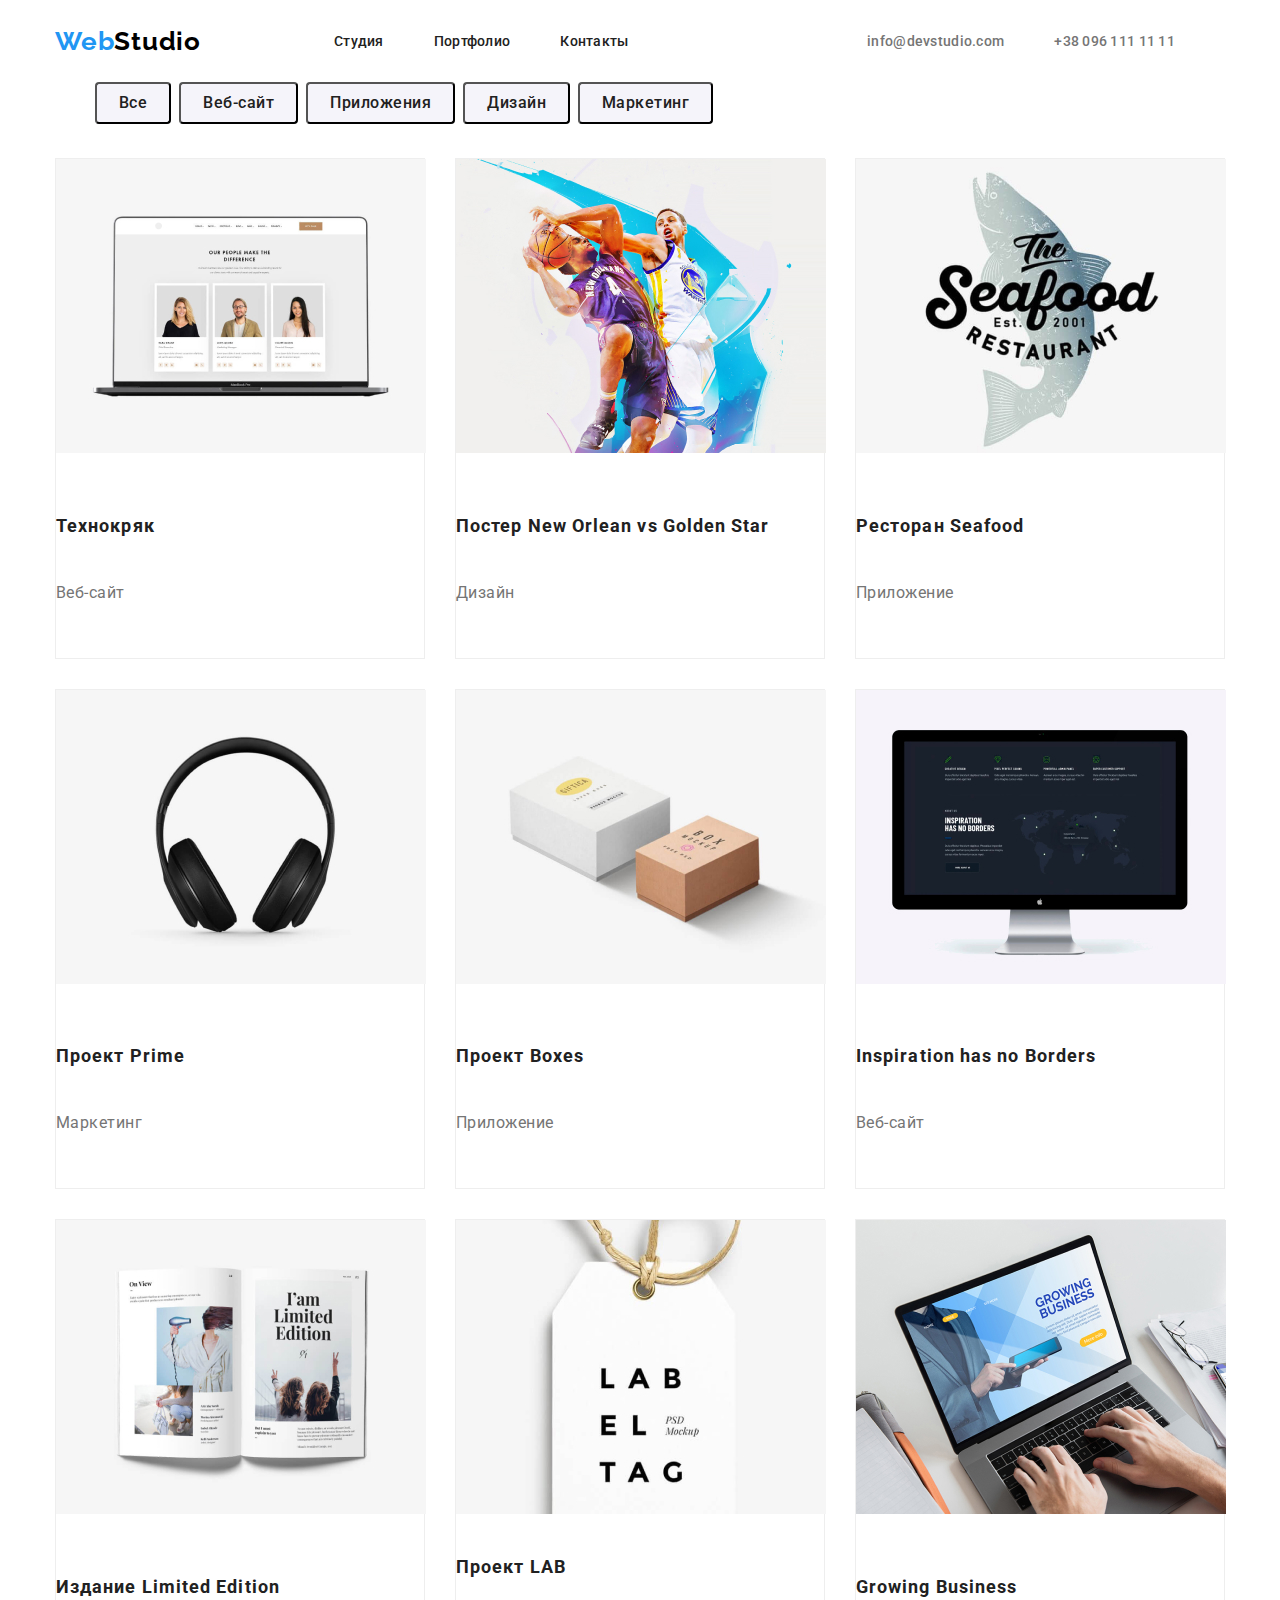
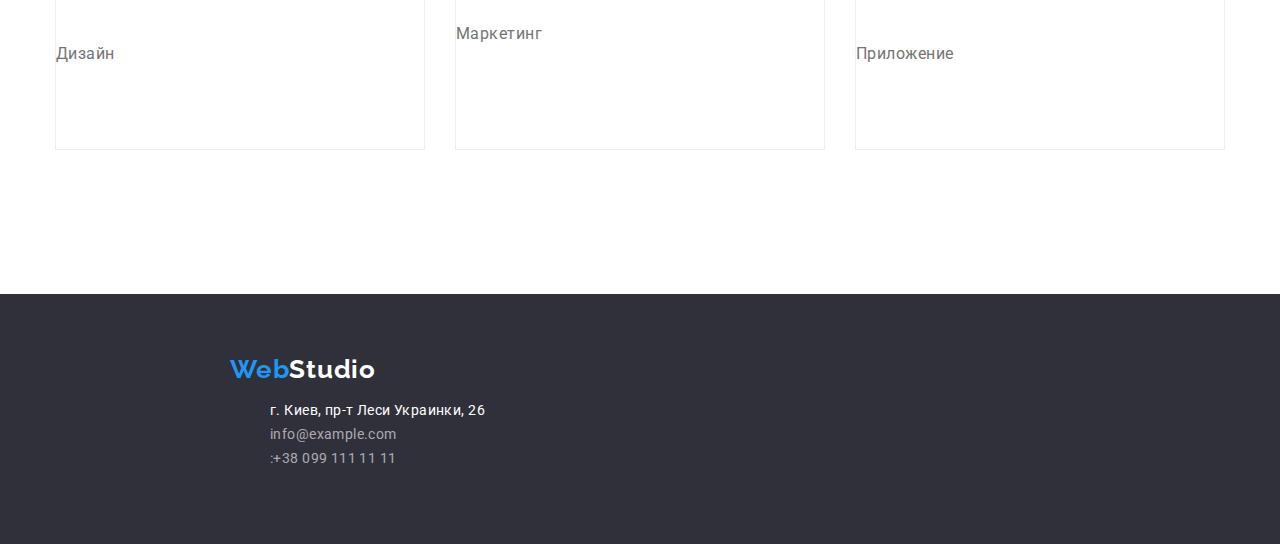
==== portfolio.html @ a14d6493 "2" ====
<!DOCTYPE html>
<html lang="en">
  <head>
    <meta charset="UTF-8" />
    <meta http-equiv="X-UA-Compatible" content="IE=edge" />
    <meta name="viewport" content="width=device-width, initial-scale=1.0" />
    <title>Document</title>
    <link rel="preconnect" href="https://fonts.googleapis.com" />
    <link rel="preconnect" href="https://fonts.gstatic.com" crossorigin />
    <link
      href="https://fonts.googleapis.com/css2?family=Raleway:wght@700&family=Roboto:wght@400;500;700;900&display=swap"
      rel="stylesheet"
    />
    <link rel="preconnect" href="https://fonts.googleapis.com">
<link rel="preconnect" href="https://fonts.gstatic.com" crossorigin>
<link href="https://fonts.googleapis.com/css2?family=Raleway:wght@700&display=swap" rel="stylesheet">
<link rel="stylesheet" href="./Normalize/modern-normalize.css">
    <link rel="stylesheet" href="./CSS/nain.css" />
  </head>
  <body class="body">
    
    <!--golova-->
        <header class="header">
          <div class="container-header" >
                <nav class="navigation">
        <h1 class="hide">Партфолио </h1>
        <a class="logo" href="./index.html"
          ><span class="web_color">Web</span
          ><span class="web_color-a">Studio</span></a
        >
        <ul class="navig_sait">
          <li class="head"><a href="">Студия</a></li>
          <li class="head"><a href="./портфолиа.html">Портфолио</a></li>
          <li class="head"><a href="">Контакты</a></li>
        </ul>
        <ul class="contakts">
          <li class="contakt"><a href="info@devstudio.com">info@devstudio.com</a></li>
          <li class="contakt"><a href=":tel:+380961111111">+38 096 111 11 11</a></li>
        </ul>
      </nav>
    </div>
    </header>
    <main>
      <!--навигация -->
      <section class="botton-image">
        <div class="container-button">
          <ul class="botton-nav-portfolio">
            <li><button  type="button" class="port-nav-oll">Все</button></li>
            <li><button  type="button" class="port-nav-web">Веб-сайт</button></li>
            <li><button  type="button" class="port-nav-application">Приложения</button></li>
            <li><button  type="button" class="port-nav-design">Дизайн</button></li>
            <li><button  type="button" class="port-nav-marketing">Маркетинг</button></li>
          </ul>
        </div>
       <div class="container-img">
        <!--секция с картинками-->
        <ul class="imagi-partfolio">
          <li class="other">
            <a href="">
              <img class="booton-image" src="./portfolio-img/img(3).jpg"
                alt=" откроытый ноутбук с открытой страничкой"
              />
              <h3 class="name-img" >Технокряк</h3>
              <p>Веб-сайт</p></a
            >
          </li>
          <li class="other">
            <a href="">
              <img class="booton-image" src="./portfolio-img/img(4).jpg"
                alt=" два баскетболиста с мячем"
              />
              <h3 class="name-img" >Постер New Orlean vs Golden Star</h3>
              <p>Дизайн</p></a
            >
          </li>
          <li class="other">
            <a href="">
              <img class="booton-image" src="./portfolio-img/img(5).jpg" alt="рыба с надписями" />
              <h3 class="name-img" >Ресторан Seafood</h3>
              <p class="class-img">Приложение</p></a
            >
          </li>
          <li class="other">
            <a href="">
              <img class="booton-image"  src="./portfolio-img/img(6).jpg" alt="наушники" />
              <h3 class="name-img" >Проект Prime</h3>
              <p class="class-img">Маркетинг</p></a
            >
          </li>
          <li class="other">
            <a href="">
              <img class="booton-image"  src="./portfolio-img/img(7).jpg" alt="две коробочки" />
              <h3 class="name-img" >Проект Boxes</h3>
              <p class="class-img">Приложение</p></a
            >
          </li>
          <li class="other">
            <a href="">
              <img class="booton-image"  src="./portfolio-img/img(8).jpg" alt="включенный манитор" />
              <h3 class="name-img" >Inspiration has no Borders</h3>
              <p class="class-img">Веб-сайт</p></a
            >
          </li>
          <li class="other">
            <a href="">
              <img class="booton-image"  src="./portfolio-img/img(9).jpg" alt="открытая книжка" />
              <h3 class="name-img" >Издание Limited Edition</h3>
              <p class="class-img">Дизайн</p></a
            >
          </li>
          <li class="other">
            <a href="">
              <img   src="./portfolio-img/img(10).jpg" alt="бирка с надписью" />
              <h3 class="name-img" >Проект LAB</h3>
              <p class="class-img">Маркетинг</p></a
            >
          </li>
          <li class="other">
            <a href="">
              <img class="booton-image" src="./portfolio-img/img(11).jpg"
                alt="на открытом ноутбуке набирают текст"
              />
              <h3 class="name-img" >Growing Business</h3>
              <p class="class-img">Приложение</p></a
            >
          </li>
        </ul>
      </div>
      </section>
    </main>
    <footer class="footer" >
      <div class="container-footer-port">
      <a class="logo-foot" href="./index.html"
        ><span class="web_color">Web</span
        ><span class="web_color-b">Studio</span></a
      >
      <address>
        <ul class="adress-footer">
          <li class="">
            <a class="adress-footera" href="г.-Киев,-пр-т-Леси-Украинки,-26"
              >г. Киев, пр-т Леси Украинки, 26</a
            >
          </li>
          <li class="activ">
            <a class="mail" href="info@example.com">info@example.com</a>
          </li>
          <li class="activ" >
            <a class="telephone" href=":tel:+380961111111">:+38 099 111 11 11</a>
          </li>
        </ul>
      </address>
    </div>
    </footer>
  </body>
</html>
---- CSS/nain.css ----
:root {
  --prymery-text-color: #212121;
  --title-text-color: #212121;
  --accent-color: #2196f3;
  --button-text-color: #ffffff;
  --button-background: #2196f3;
  --background-cilir: #ffffff;
  --color-command-name: #212121;
  --color-command-post: #757575;
}
*,
*::before,
*::after {
  box-sizing: border-box;
}
html, body{
  margin: 0px;
  padding: 0px;
} 
/*основа*/
.body {
  background: #ffffff;
  font-family: Roboto, sans-serif;
  font-style: normal;
}
/*  К  О  Н  Т  Е  Й  Н  Е  Р  Ы  */
.container-header {
  width: 1200px;
  padding-left: 15px;
  padding-right: 15px;
  margin-left: auto;
  margin-right: auto;

}
.container-name {
  width: 1200px;
  padding-left: 15px;
  padding-right: 15px;
  margin-left: auto;
  margin-right: auto;
  
}
.container-benefits {
  width: 1200px;
  padding-left: 15px;
  padding-right: 15px;
  margin-left: auto;
  margin-right: auto;
 
}
.container-what-we-do {
  width: 1200px;
  padding-left: 15px;
  padding-right: 15px;
  margin-left: auto;
  margin-right: auto;

}
.container-comand {
  width: 1200px;
  padding-left: 15px;
  padding-right: 15px;
  margin-left: auto;
  margin-right: auto;
  padding: 0px;

 
 
}
.container-button {
  width: 1200px;
  padding-left: 15px;
  padding-right: 15px;
  margin-left: auto;
  margin-right: auto;
  
}
.container-img {
  width: 1200px;
  padding-left: 15px;
  padding-right: 15px;
  margin-left: auto;
  margin-right: auto;
  flex-wrap: wrap;
  
}
.container-name {
  width: 1200px;
  padding-left: 15px;
  padding-right: 15px;
  margin-left: auto;
  margin-right: auto;

}
.container-footer {
  width: 1200px;
  padding-left: 15px;
  padding-right: 15px;
  margin-left: auto;
  margin-right: auto;
 
}
.container-footer-port {
    width: 1230px;
    padding-left: 15px;
    padding-right: 15px;
    margin-left: auto;
    margin-right: auto;
  
  }
/************************************/
a {
  text-decoration: none;
}
/*голова*/
.navigation {
  display: flex;
  align-items: center;
}
.header {
  background: #ffffff;
  color: var(--title-text-color);
}
/**logo**/
.logo {
  font-family: Raleway;
  font-style: normal;
  font-weight: 700;
  font-size: 26px;
  line-height: 1.19;
  /* identical to box height */
  letter-spacing: 0.03em;
}

.web_color {
  color: #2196f3;
}
.web_color-a,
.web-color-a {
  color: #000000;
}
.web_color-b {
  color: #ffffff;
}
ul {
  list-style: none;
}
/*Navigations*/
.navig_sait .head {
  display: block;
margin: 0px;
padding: 0px;
  margin-right: 50px;

}
.navig_sait .head :last-child {
  margin-right: 0px;
}
.navig_sait a {
  color: var(--title-text-color);
  font-weight: 500;
  font-size: 14px;
  line-height: 1.14;
  letter-spacing: 0.02em;
}
.navig_sait :focus,
.navig_sait :hover {
  color: var(--accent-color);
}
.navig_sait {
  display: flex;
  margin-left: 93px;
}

.contakts :focus,
.contakts :hover {
  color: #2196f3;
}
.contakts .contakt {
  margin-right: 50px;
}
.contakts .contakt :last-child {
  margin-right: 0px;
}
.contakts {
  display: flex;
  margin-top: 32px;
  margin-bottom: 32px;
  margin-left: auto;
}
.contakts a {
  font-weight: 500;
  font-size: 14px;
  line-height: 1.14;
  letter-spacing: 0.02em;
  color: #757575;
}
/*main*/

/*секуия1*/
.name {
  /*геометрия*/
padding-bottom: 200px;
padding-top: 200px;
  /*цвет*/
  background: #2f303a;
  color: var(--button-text-color);
  text-align: center;
  margin-bottom: 94px;

  /*динамика*/
}
.name_title {
  /*геометрия*/

  /*цвет*/
  margin-bottom: 30px;
  margin-top: 0;
  font-family: Roboto;
  font-style: normal;
  font-weight: 900;
  font-size: 44px;
  line-height: 1, 36;
  /* or 136% */

  letter-spacing: 0.06em;
  text-transform: uppercase;
  color: #ffffff;
  margin-top: 0;

 

  /*динамика*/
}

.section {
  background: #ffffff;
   padding-bottom: 94px;
   margin: 0px;
  
}
/*кнопка*/
.button {
  display: inline-block;

  color: var(--button-text-color);
  background-color: var(--button-background);
  font-family: Roboto;
  font-style: normal;
  font-weight: 700;
  font-size: 16px;
  line-height: 1.88;
  /* identical to box height, or 187% */
  display: flex;
  align-items: center;
  text-align: center;
  letter-spacing: 0.06em;

  /*кнопка параметры*/
  min-width: 200px;
  height: 50px;
  left: 700px;
  top: 430px;
  box-shadow: 0px 4px 4px rgba(0, 0, 0, 0.15);
  border-radius: 4px;
  padding: 10px 32px;
  margin-right: auto;
  margin-left: auto;
  padding: 10px 32px;
}

/*секция 2*/
.hide {
  display: none;
}
.Benefits-list {
  display: flex;
  margin-left: auto;
  margin-right: auto;
}
.Benefits-list h3 {
  /*геометрия*/

  /*цвет*/
  font-weight: 700;
  font-size: 14px;
  line-height: 1.42;
  letter-spacing: 0.03em;
  text-transform: uppercase;
  color: #212121;
  /*динамика*/
}

.Benefits-list p {
  font-size: 14px;
  line-height: 1.71;
  /* or 171% */
  letter-spacing: 0.03em;
  color: #757575;
}
.Benefits-list title {
  color: var(--title-text-color);
}
.benefits-clarification {
  color: #757575;
  margin-right: 30px;
  width: 270px;
  height: 75px;
}
.title {
  margin-top: 0;
  margin-bottom: 10px;
}
p {
  margin-top: 0;
  margin-bottom: 0;
}
/*секция 3*/
.image-first-page {
  display: flex;
  margin-left: auto;
  margin-right: auto;
padding: 0px;
}
/*.image-first-page :last-child{
  padding-right:  15px;
}
.image-first-page :first-child{
padding-left: 15px;
}*/
.image-first-page .img-first {
  margin-right: 30px;
  display: block;
}
.what-we-do {
  /**/
  /*Colors*/
  margin-top: 0;
  margin-bottom: 50;
  font-weight: 700;
  font-size: 36px;
  line-height: 1.17;
  text-align: center;
  letter-spacing: 0.03em;
  color: #212121;
  margin-bottom: 50px;
  /**/
}
/*наша команда*************************************/
.photo-comand {
  padding-top: 0px;
  padding-bottom: 30px;
}
.name-command {
 padding-top: 0px;
  padding-bottom: 10px;
}
.spetikatoon-comand{
  padding-top: 0px;
  padding-bottom: 30px;
}



.xectoin_title {
  font-weight: 700;
  font-size: 36px;
  line-height: 1.17;
  text-align: center;
  letter-spacing: 0.03em;
  color: #212121;
  padding-bottom: 50px;
}
.comand {
  display: flex;
  padding: 0px;

  }
.comand .comand-info {
  margin-right: 30px;
  
}
.comand :last-child{
  margin-right: 0px;
}


.comand-info {
  border-radius: 0px 0px 4px 4px;
  background: #ffffff;
  box-shadow: 0px 1px 3px rgba(0, 0, 0, 0.12), 0px 1px 1px rgba(0, 0, 0, 0.14),
    0px 2px 1px rgba(0, 0, 0, 0.2);
}
.section-comand h3 {
  font-weight: 500;
  font-size: 16px;
  line-height: 1.19;
  /* identical to box height */
  text-align: center;
  letter-spacing: 0.03em;
  color: var(--color-command-name);
}
.section-comand p {
  font-size: 16px;
  line-height: 1.19;
  /* identical to box height */
  text-align: center;
  letter-spacing: 0.03em;
  color: var(--color-command-post);
}
/*footer*******************************************/
.other{
  background: #FFFFFF;
  border: 1px solid #EEEEEE;
  box-sizing: border-box;
  
}
.logo-fot,
.logo-foot {
  font-family: Raleway;
  font-style: normal;
  font-weight: 700;
  font-size: 26px;
  line-height: 1.19;
  /* identical to box height */
  letter-spacing: 0.03em;
  padding-bottom: 30px;
}
.adress {
  font-size: 14px;
  line-height: 1.71;
  /* or 171% */
  letter-spacing: 0.03em;
  color: #ffffff;
}
.section-comand {
  background: #f5f4fa;
  padding-bottom: 94px;
 
 
}
.section-comand img {
  width: 270px;
  height: 260px;
  left: 215px;
  top: 1635px;
}

/*адреса*/
.web-color-b {
  color: #ffffff;
}
.mail,
.telephone {
  font-size: 14px;
  line-height: 1.71;
  /* or 171% */
  letter-spacing: 0.03em;
  color: rgba(255, 255, 255, 0.6);
}
.activ :hover,
.activ :focus {
  color: var(--accent-color);
}
.mail :focus,
.telephone :hover,
.telephone :focus {
  color: var(--accent-color)
}
.footer-ul{
  padding: 0px;

}
.adres-foot {
  font-style: normal;
  font-size: 14px;
  line-height: 1.71;
  /* or 171% */
  letter-spacing: 0.03em;
  padding-bottom: 60px;
}
/**************************************/
/**************************************/
/*ПАРТФОЛИО*/
/*Голова*/
/*кнопки*/
.port-nav-oll,
.port-nav-web,
.port-nav-application,
.port-nav-design,
.port-nav-marketing {
  font-weight: 500;
  font-size: 16px;
  line-height: 1.62;
  /* identical to box height, or 162% */
  text-align: center;
  letter-spacing: 0.03em;
  color: var(--color-command-name);
  background: #f5f4fa;
  border-radius: 4px;
  padding: 6px 22px;
}
.botton-nav-portfolio {
  display: flex;
  margin-top: 0px;
  margin-bottom: 34px;
  margin-left: auto;
  margin-right: auto;
 }
.port-nav-marketing:hover,
.port-nav-marketing:active,
.port-nav-marketing:focus,
.port-nav-application:hover,
.port-nav-application:active,
.port-nav-application:focus,
.port-nav-design:hover,
.port-nav-design:active,
.port-nav-design:focus,
.port-nav-web:hover,
.port-nav-web:active,
.port-nav-web:focus,
.port-nav-oll:hover,
.port-nav-oll:active,
.port-nav-oll:focus {
  color: #ffffff;
  background-color: var(--button-background);
}
.port-nav-oll,
.port-nav-web,
.port-nav-application,
.port-nav-design {
  margin-right: 8px;
}
.port-nav-marketing {
  margin-right: 0px;
}
/*картинки*****************************/
.Container-img .booton-image {
  margin-top: 0px;
  margin-bottom: 20px;
}
.booton-image{
 /* padding-bottom: 20px;
}*/
margin-bottom: 20px;
}
.name-img{
  padding-top: 0px;
  padding-bottom: 0px;
  margin-bottom: 4px;
}
.class-img{
  padding-top: 0px;
  padding-bottom: 0px;
  margin-bottom: 420px;
}

.imagi-partfolio {
  display: flex;
  flex-wrap: wrap;
  padding: 0px;
}
/*убираем марджены с права края*/
.imagi-partfolio :nth-child(3n+3) {
  margin-right: 0px;  
  
}
.imagi-partfolio :nth-last-child(-n+3) {
  padding-bottom: 30px;
 ;
}
.other{
    width: 370px;
     margin-right: 30px;
    margin-bottom: 30px;
 }
/*.other {
  width: calc(100% / 3);
}*/

.imagi-partfolio h3 {
  margin-top: 0px;
  margin-bottom: 4px;
  font-weight: 700;
  font-size: 18px;
  line-height: 2;
  letter-spacing: 0.06em;
  color: var(--color-command-name);
}
.imagi-partfolio p {
  margin-top: 0px;
  margin-bottom: 20px;
  font-size: 16px;
  line-height: 1.88;
  /* identical to box height, or 187% */
  letter-spacing: 0.03em;
  color: var(--color-command-post);
}
.botton-image {
      padding-bottom: 98px;
     
}

/*подвал*/
.footer {
  background-color: #2f303a;
  padding-top: 60px;
  padding-bottom: 60px;
  padding-left: 215px;

}

.logo-foot {
  font-family: Raleway;
  font-style: normal;
  font-weight: 700;
  font-size: 26px;
  line-height: 1.19;
  /* identical to box height */
  letter-spacing: 0.03em;
}

.adress-footer {
  font-size: 14px;
  font-style: normal;
  line-height: 1.71;
  /* or 171% */
  letter-spacing: 0.03em;
}
.adress-footera {
  color: #ffffff;
}

.contakts-footer {
  font-size: 14px;
  line-height: 1.71;
  /* or 171% */
  letter-spacing: 0.03em;
  color: orange;
}
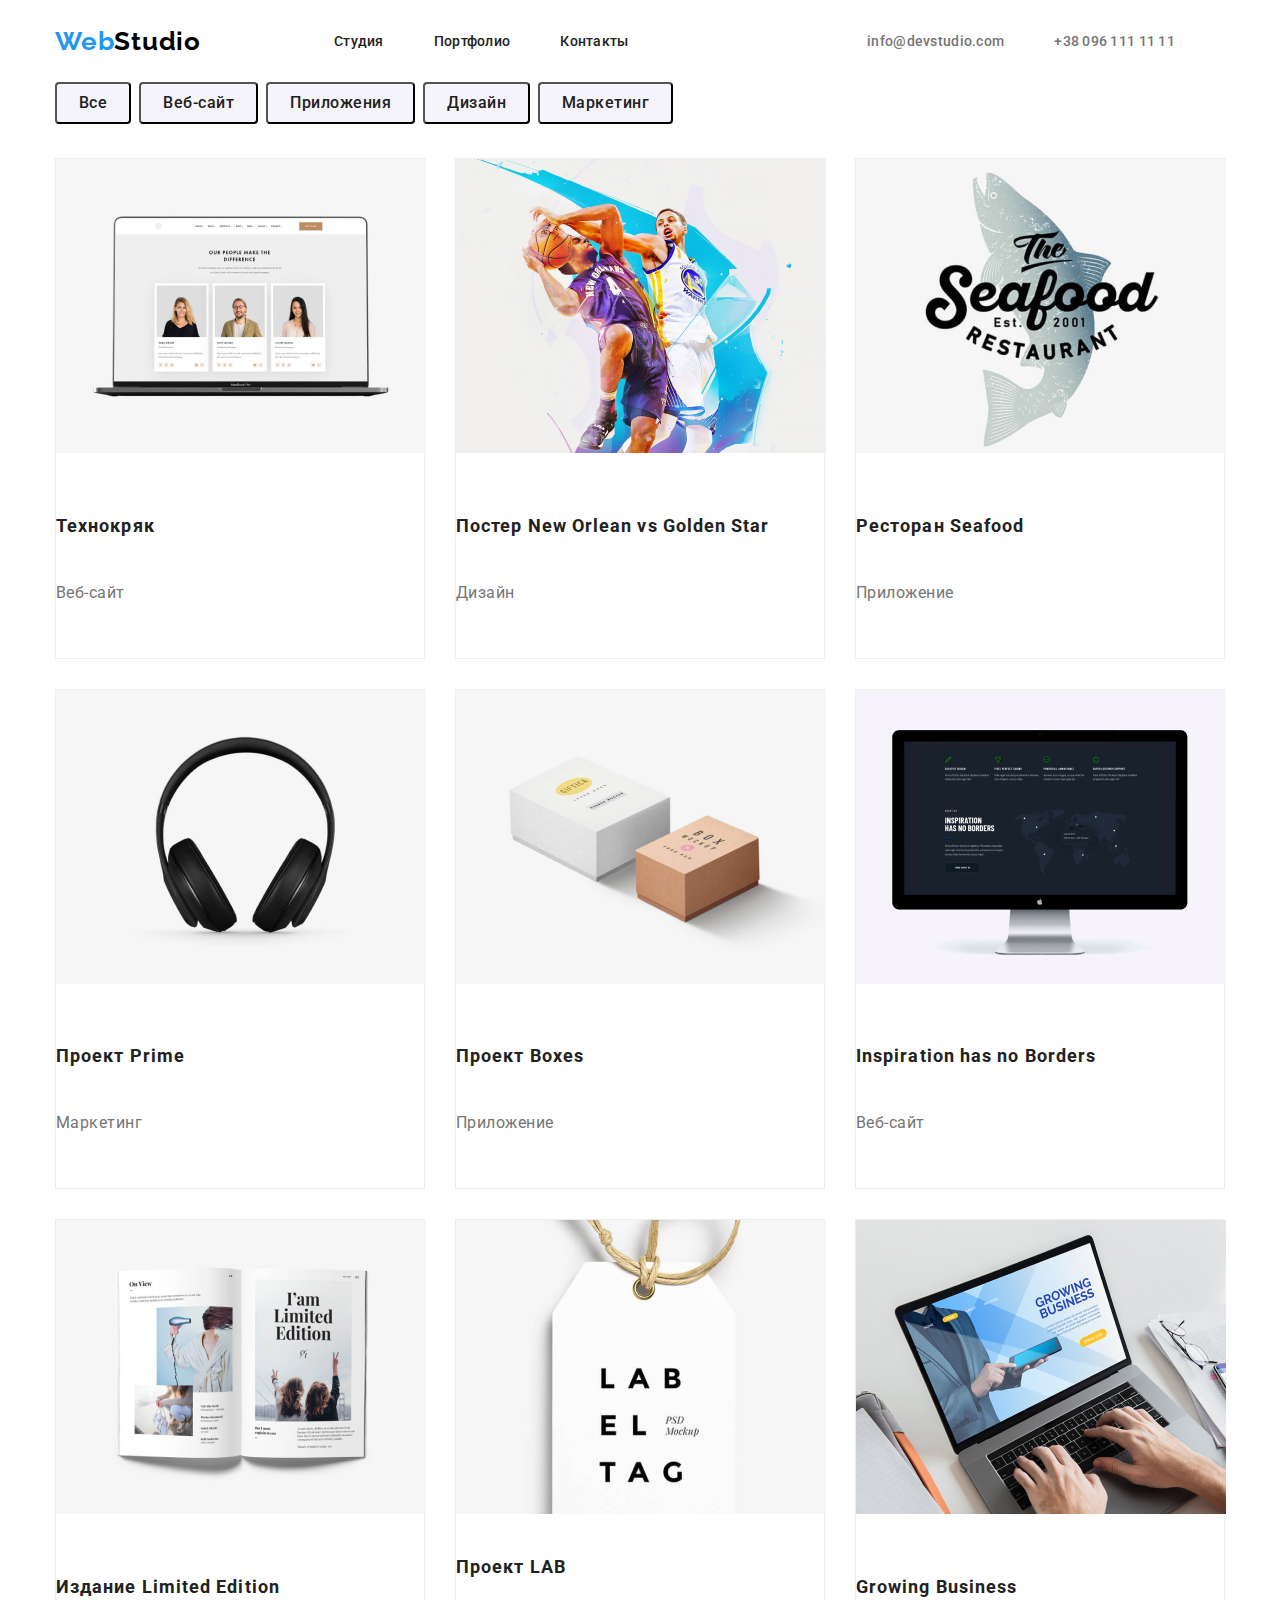
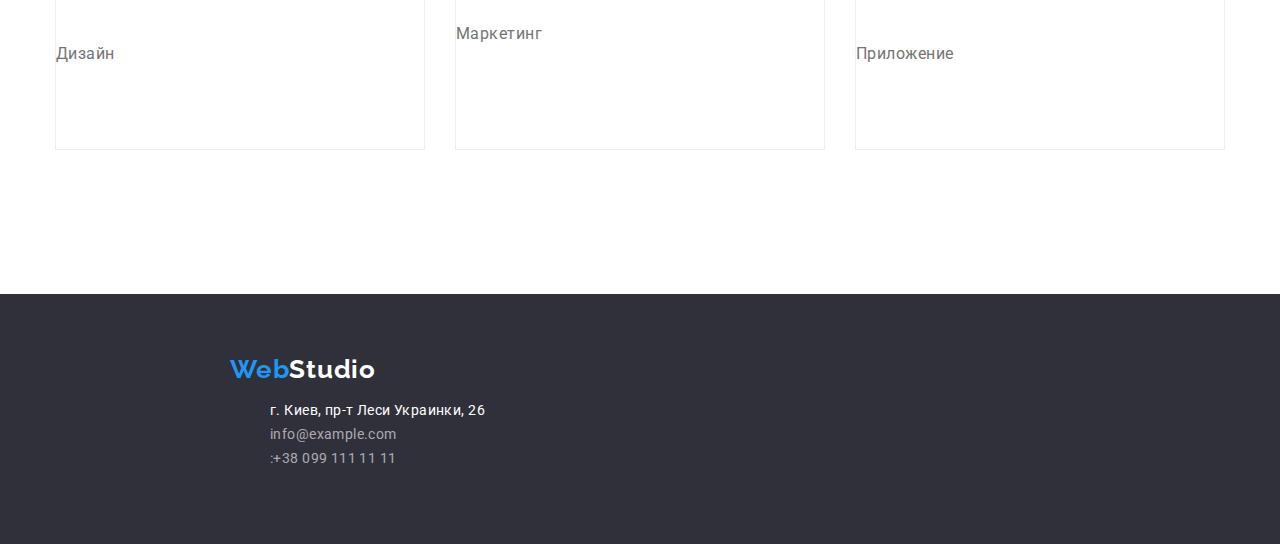
==== commit 369af728: "1" ====
--- a/portfolio.html
+++ b/portfolio.html
@@ -1,5 +1,5 @@
 <!DOCTYPE html>
-<html lang="en">
+<html lang="ru">
   <head>
     <meta charset="UTF-8" />
     <meta http-equiv="X-UA-Compatible" content="IE=edge" />
--- a/CSS/nain.css
+++ b/CSS/nain.css
@@ -506,6 +506,7 @@
   margin-bottom: 34px;
   margin-left: auto;
   margin-right: auto;
+  padding: 0px;
  }
 .port-nav-marketing:hover,
 .port-nav-marketing:active,
@@ -531,6 +532,9 @@
 .port-nav-design {
   margin-right: 8px;
 }
+
+}
+
 .port-nav-marketing {
   margin-right: 0px;
 }
@@ -595,6 +599,7 @@
   /* identical to box height, or 187% */
   letter-spacing: 0.03em;
   color: var(--color-command-post);
+ 
 }
 .botton-image {
       padding-bottom: 98px;
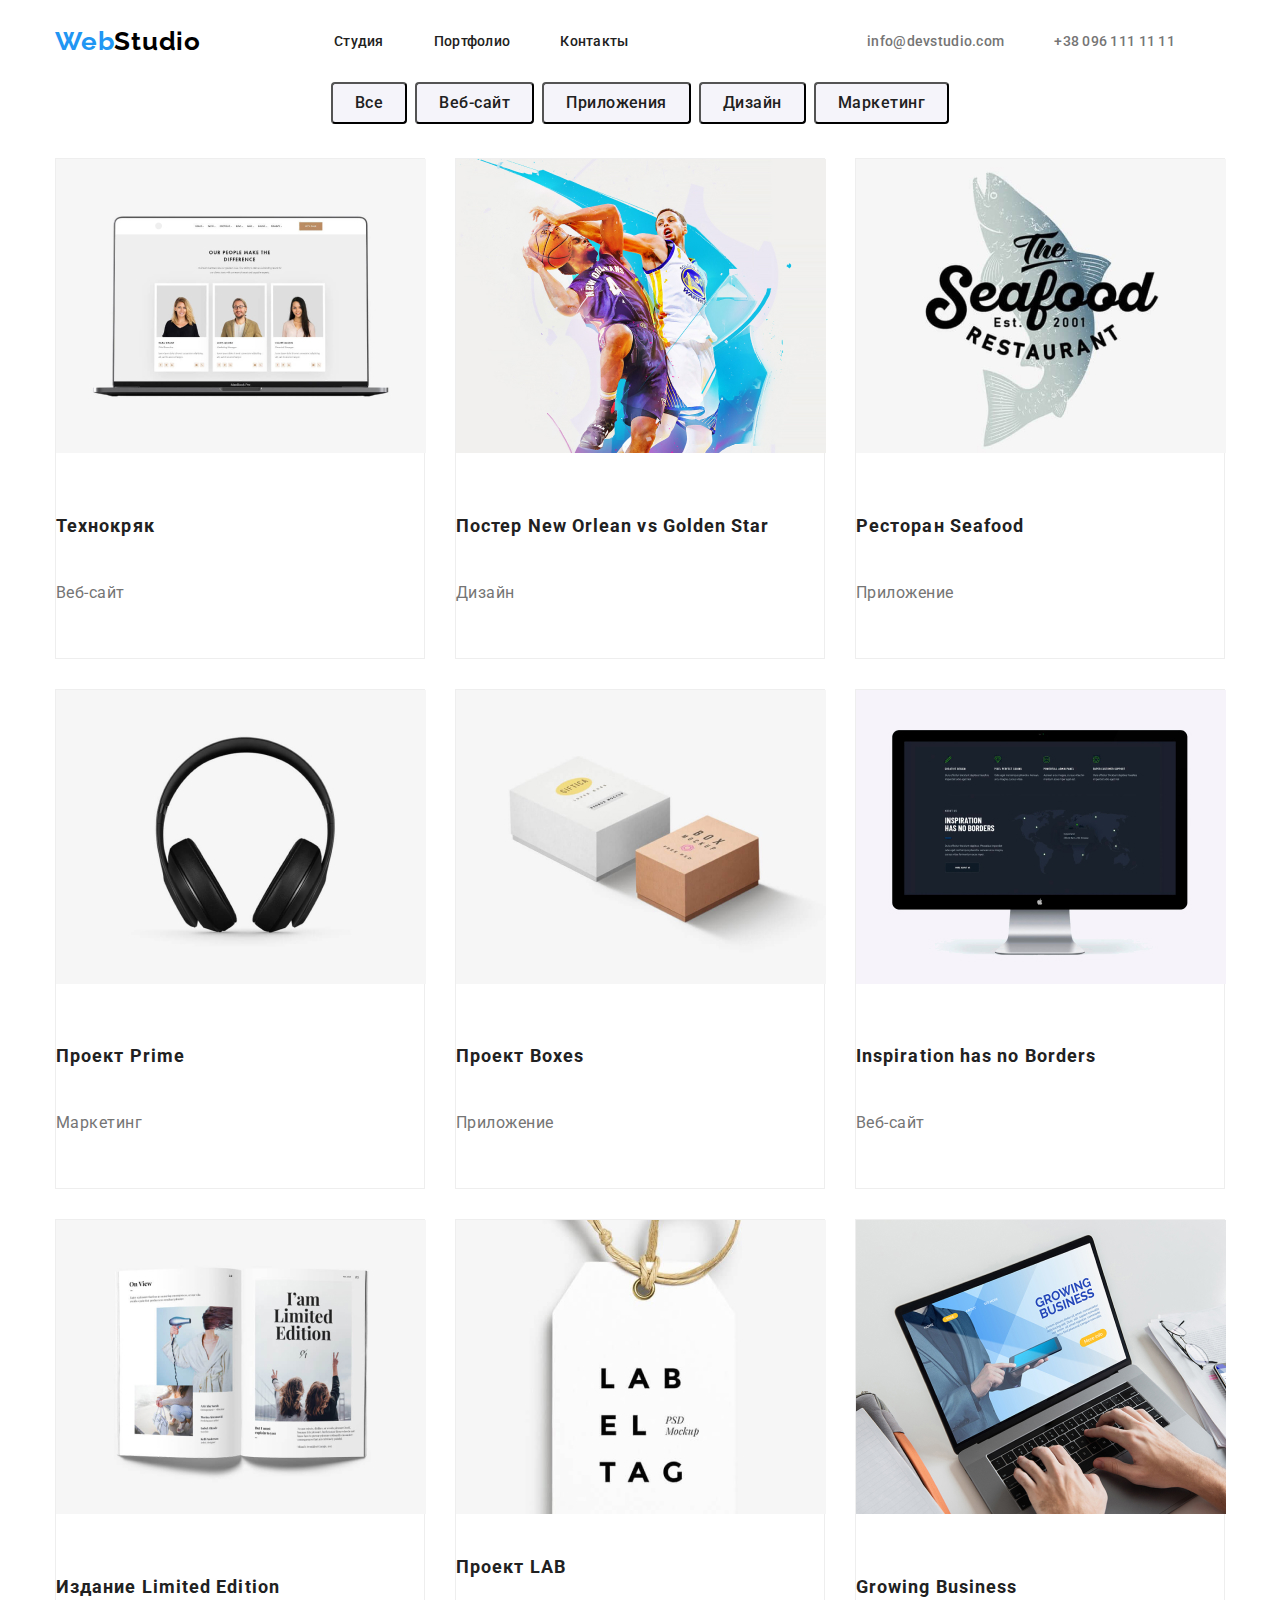
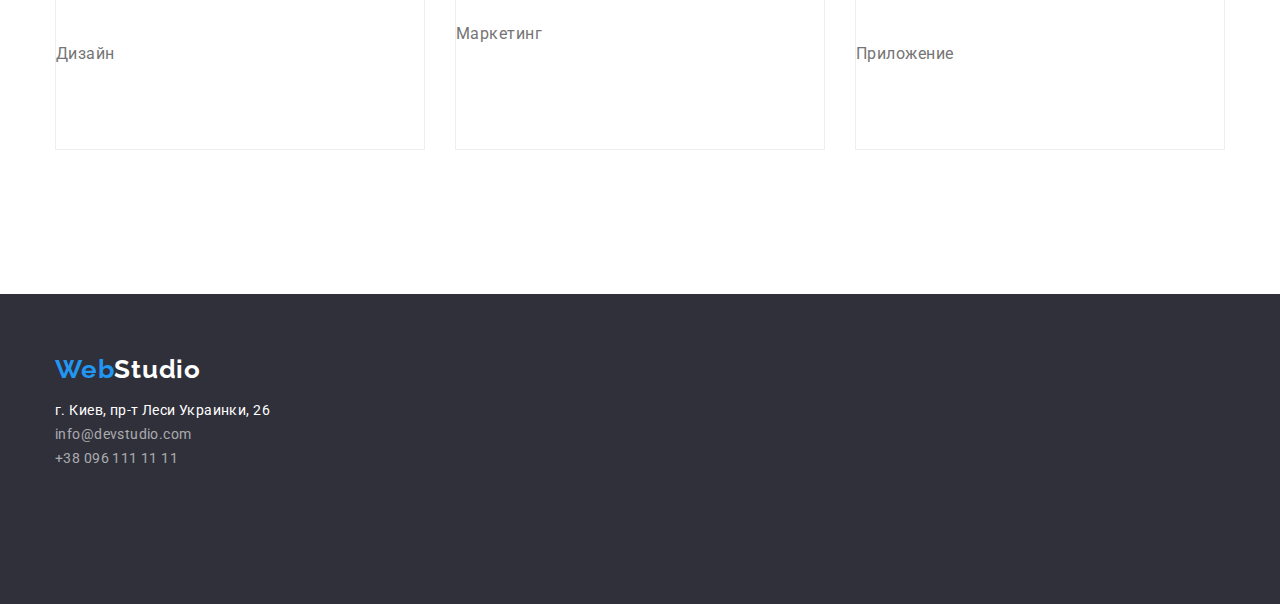
==== commit 69fd07b2: "Update portfolio.html" ====
--- a/portfolio.html
+++ b/portfolio.html
@@ -128,7 +128,30 @@
       </div>
       </section>
     </main>
-    <footer class="footer" >
+    <footer class="footer">
+      <div class="container-footer">
+      <a class="logo-fot" href="./index.html"
+        ><span class="web_color">Web</span
+        ><span class="web_color-b">Studio</span></a
+      >
+      <address class="adres-foot">
+                <ul class="footer-ul" >
+          <li>
+            <a class="adress" href="г.Киев,пр-тЛесиУкраинки,26"
+              >г. Киев, пр-т Леси Украинки, 26</a
+            >
+          </li>
+          <li class="activ">
+            <a class="mail" href="info@devstudio.com">info@devstudio.com</a>
+          </li>
+          <li class="activ">
+            <a class="telephone" href=":tel:+380961111111">+38 096 111 11 11</a>
+          </li>
+        </ul>
+      </address>
+    </div>
+    </footer>
+    <!-- <footer class="footer" >
       <div class="container-footer-port">
       <a class="logo-foot" href="./index.html"
         ><span class="web_color">Web</span
@@ -150,6 +173,6 @@
         </ul>
       </address>
     </div>
-    </footer>
+    </footer> -->
   </body>
 </html>
--- a/CSS/nain.css
+++ b/CSS/nain.css
@@ -424,7 +424,7 @@
   line-height: 1.19;
   /* identical to box height */
   letter-spacing: 0.03em;
-  padding-bottom: 30px;
+  /* padding-bottom: 30px; */
 }
 .adress {
   font-size: 14px;
@@ -458,18 +458,20 @@
   letter-spacing: 0.03em;
   color: rgba(255, 255, 255, 0.6);
 }
-.activ :hover,
+ .activ :hover,
 .activ :focus {
-  color: var(--accent-color);
+  color: var(--accent-color); 
 }
 .mail :focus,
 .telephone :hover,
 .telephone :focus {
   color: var(--accent-color)
-}
+} 
 .footer-ul{
   padding: 0px;
-
+}
+.footer-ul :last-child{
+  margin: 0px;
 }
 .adres-foot {
   font-style: normal;
@@ -502,6 +504,7 @@
 }
 .botton-nav-portfolio {
   display: flex;
+  justify-content: center;
   margin-top: 0px;
   margin-bottom: 34px;
   margin-left: auto;
@@ -532,9 +535,6 @@
 .port-nav-design {
   margin-right: 8px;
 }
-
-}
-
 .port-nav-marketing {
   margin-right: 0px;
 }
@@ -611,7 +611,7 @@
   background-color: #2f303a;
   padding-top: 60px;
   padding-bottom: 60px;
-  padding-left: 215px;
+  
 
 }
 
@@ -634,7 +634,12 @@
 }
 .adress-footera {
   color: #ffffff;
-}
+  padding: 0px !important;
+  
+  }
+  .adress-footer :last-child{
+    margin: 0px;
+  }
 
 .contakts-footer {
   font-size: 14px;
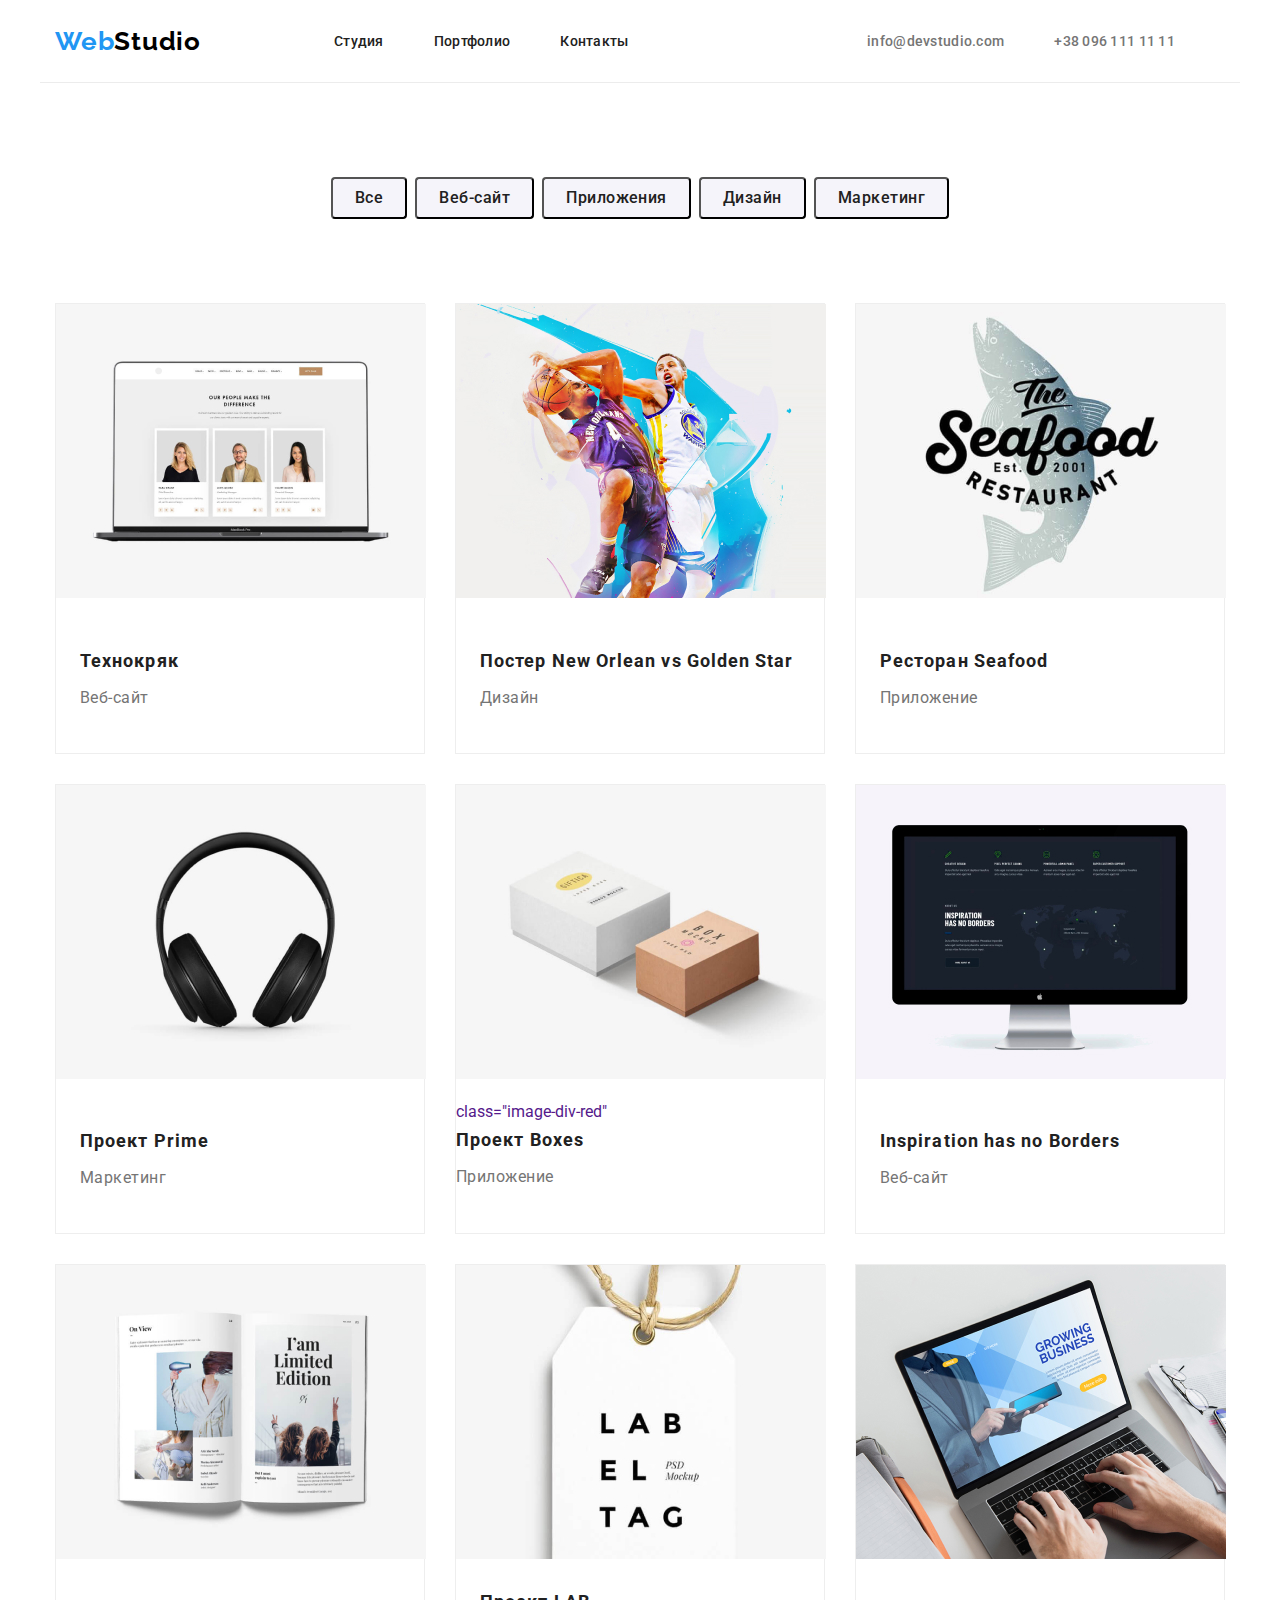
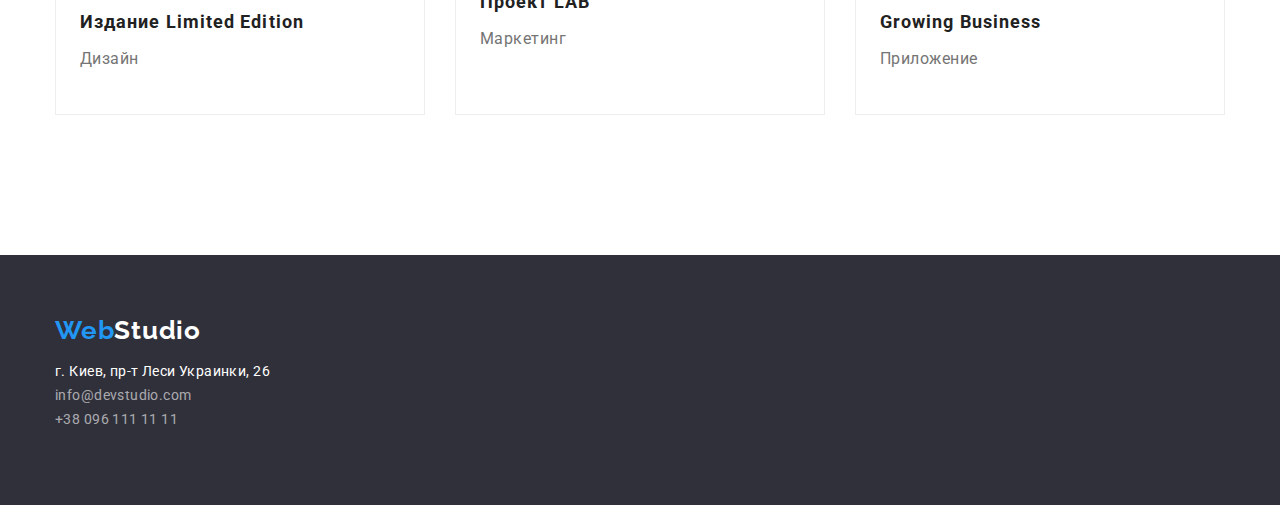
==== commit 2f273491: "изминения" ====
--- a/portfolio.html
+++ b/portfolio.html
@@ -20,8 +20,8 @@
   <body class="body">
     
     <!--golova-->
-        <header class="header">
-          <div class="container-header" >
+        <header class="header ">
+          <div class="container-header border" >
                 <nav class="navigation">
         <h1 class="hide">Партфолио </h1>
         <a class="logo" href="./index.html"
@@ -43,7 +43,7 @@
     <main>
       <!--навигация -->
       <section class="botton-image">
-        <div class="container-button">
+        <div class="container-button down">
           <ul class="botton-nav-portfolio">
             <li><button  type="button" class="port-nav-oll">Все</button></li>
             <li><button  type="button" class="port-nav-web">Веб-сайт</button></li>
@@ -60,69 +60,78 @@
               <img class="booton-image" src="./portfolio-img/img(3).jpg"
                 alt=" откроытый ноутбук с открытой страничкой"
               />
-              <h3 class="name-img" >Технокряк</h3>
+              <div class="image-div-red"><h3 class="name-img" >Технокряк</h3>
               <p>Веб-сайт</p></a
             >
+            </div>
           </li>
           <li class="other">
             <a href="">
               <img class="booton-image" src="./portfolio-img/img(4).jpg"
                 alt=" два баскетболиста с мячем"
               />
-              <h3 class="name-img" >Постер New Orlean vs Golden Star</h3>
+              <div class="image-div-red"><h3 class="name-img" >Постер New Orlean vs Golden Star</h3>
               <p>Дизайн</p></a
             >
+            </div>
           </li>
           <li class="other">
             <a href="">
               <img class="booton-image" src="./portfolio-img/img(5).jpg" alt="рыба с надписями" />
-              <h3 class="name-img" >Ресторан Seafood</h3>
+              <div class="image-div-red"><h3 class="name-img" >Ресторан Seafood</h3>
               <p class="class-img">Приложение</p></a
             >
+            </div>
           </li>
           <li class="other">
             <a href="">
               <img class="booton-image"  src="./portfolio-img/img(6).jpg" alt="наушники" />
-              <h3 class="name-img" >Проект Prime</h3>
+              <div class="image-div-red"><h3 class="name-img" >Проект Prime</h3>
               <p class="class-img">Маркетинг</p></a
             >
+            </div>
           </li>
           <li class="other">
             <a href="">
               <img class="booton-image"  src="./portfolio-img/img(7).jpg" alt="две коробочки" />
-              <h3 class="name-img" >Проект Boxes</h3>
+             <div> class="image-div-red" <h3 class="name-img" >Проект Boxes</h3>
               <p class="class-img">Приложение</p></a
             >
+            </div>
           </li>
           <li class="other">
             <a href="">
               <img class="booton-image"  src="./portfolio-img/img(8).jpg" alt="включенный манитор" />
-              <h3 class="name-img" >Inspiration has no Borders</h3>
+              <div class="image-div-red"><h3 class="name-img" >Inspiration has no Borders</h3>
               <p class="class-img">Веб-сайт</p></a
             >
+            </div>
           </li>
           <li class="other">
             <a href="">
               <img class="booton-image"  src="./portfolio-img/img(9).jpg" alt="открытая книжка" />
-              <h3 class="name-img" >Издание Limited Edition</h3>
+              <div class="image-div-red"><h3 class="name-img" >Издание Limited Edition</h3>
               <p class="class-img">Дизайн</p></a
             >
+            </div>
           </li>
           <li class="other">
             <a href="">
               <img   src="./portfolio-img/img(10).jpg" alt="бирка с надписью" />
-              <h3 class="name-img" >Проект LAB</h3>
+              <div class="image-div-red"><h3 class="name-img" >Проект LAB</h3>
               <p class="class-img">Маркетинг</p></a
             >
+            </div>
           </li>
           <li class="other">
             <a href="">
               <img class="booton-image" src="./portfolio-img/img(11).jpg"
                 alt="на открытом ноутбуке набирают текст"
               />
-              <h3 class="name-img" >Growing Business</h3>
+              <div class="image-div-red"><h3 class="name-img" >Growing Business</h3>
               <p class="class-img">Приложение</p></a
             >
+            </div>
           </li>
         </ul>
       </div>
--- a/CSS/nain.css
+++ b/CSS/nain.css
@@ -16,6 +16,7 @@
 html, body{
   margin: 0px;
   padding: 0px;
+
 } 
 /*основа*/
 .body {
@@ -120,6 +121,7 @@
 .header {
   background: #ffffff;
   color: var(--title-text-color);
+  padding-bottom: 94px;
 }
 /**logo**/
 .logo {
@@ -198,6 +200,9 @@
 /*main*/
 
 /*секуия1*/
+.section-hero{
+  padding-bottom: 94px;
+}
 .name {
   /*геометрия*/
 padding-bottom: 200px;
@@ -206,7 +211,7 @@
   background: #2f303a;
   color: var(--button-text-color);
   text-align: center;
-  margin-bottom: 94px;
+
 
   /*динамика*/
 }
@@ -237,8 +242,7 @@
   background: #ffffff;
    padding-bottom: 94px;
    margin: 0px;
-  
-}
+  }
 /*кнопка*/
 .button {
   display: inline-block;
@@ -277,6 +281,8 @@
   display: flex;
   margin-left: auto;
   margin-right: auto;
+  /* margin: 0px; */
+  padding: 0px;
 }
 .Benefits-list h3 {
   /*геометрия*/
@@ -320,18 +326,20 @@
   display: flex;
   margin-left: auto;
   margin-right: auto;
+/* padding: 0px; */
+margin: 0px;
 padding: 0px;
 }
-/*.image-first-page :last-child{
-  padding-right:  15px;
-}
-.image-first-page :first-child{
-padding-left: 15px;
-}*/
+
+
 .image-first-page .img-first {
   margin-right: 30px;
   display: block;
 }
+.img-first :last-child{
+  margin: 0px;
+}
+
 .what-we-do {
   /**/
   /*Colors*/
@@ -360,6 +368,9 @@
   padding-bottom: 30px;
 }
 
+.border{
+  border-bottom: 1px solid  #ECECEC; }
+ 
 
 
 .xectoin_title {
@@ -369,8 +380,9 @@
   text-align: center;
   letter-spacing: 0.03em;
   color: #212121;
-  padding-bottom: 50px;
-}
+ margin-top: 0px;
+ margin-bottom: 0px;
+ padding-bottom: 50px;}
 .comand {
   display: flex;
   padding: 0px;
@@ -414,6 +426,9 @@
   border: 1px solid #EEEEEE;
   box-sizing: border-box;
   
+}
+.adres-list{
+  margin-bottom: 9px;
 }
 .logo-fot,
 .logo-foot {
@@ -477,15 +492,17 @@
   font-style: normal;
   font-size: 14px;
   line-height: 1.71;
-  /* or 171% */
-  letter-spacing: 0.03em;
-  padding-bottom: 60px;
+   letter-spacing: 0.03em;
+  /* padding-bottom: 60px; */
 }
 /**************************************/
 /**************************************/
 /*ПАРТФОЛИО*/
 /*Голова*/
-/*кнопки*/
+/*кнопки************************************/
+.down{
+  padding-bottom: 34px;
+}
 .port-nav-oll,
 .port-nav-web,
 .port-nav-application,
@@ -569,10 +586,7 @@
   margin-right: 0px;  
   
 }
-.imagi-partfolio :nth-last-child(-n+3) {
-  padding-bottom: 30px;
- ;
-}
+
 .other{
     width: 370px;
      margin-right: 30px;
@@ -601,8 +615,12 @@
   color: var(--color-command-post);
  
 }
+.image-div-red{
+padding: 20px 24px;
+}
+
 .botton-image {
-      padding-bottom: 98px;
+      padding-bottom: 94px;
      
 }
 
@@ -648,5 +666,5 @@
   letter-spacing: 0.03em;
   color: orange;
 }
-
-
+.
+
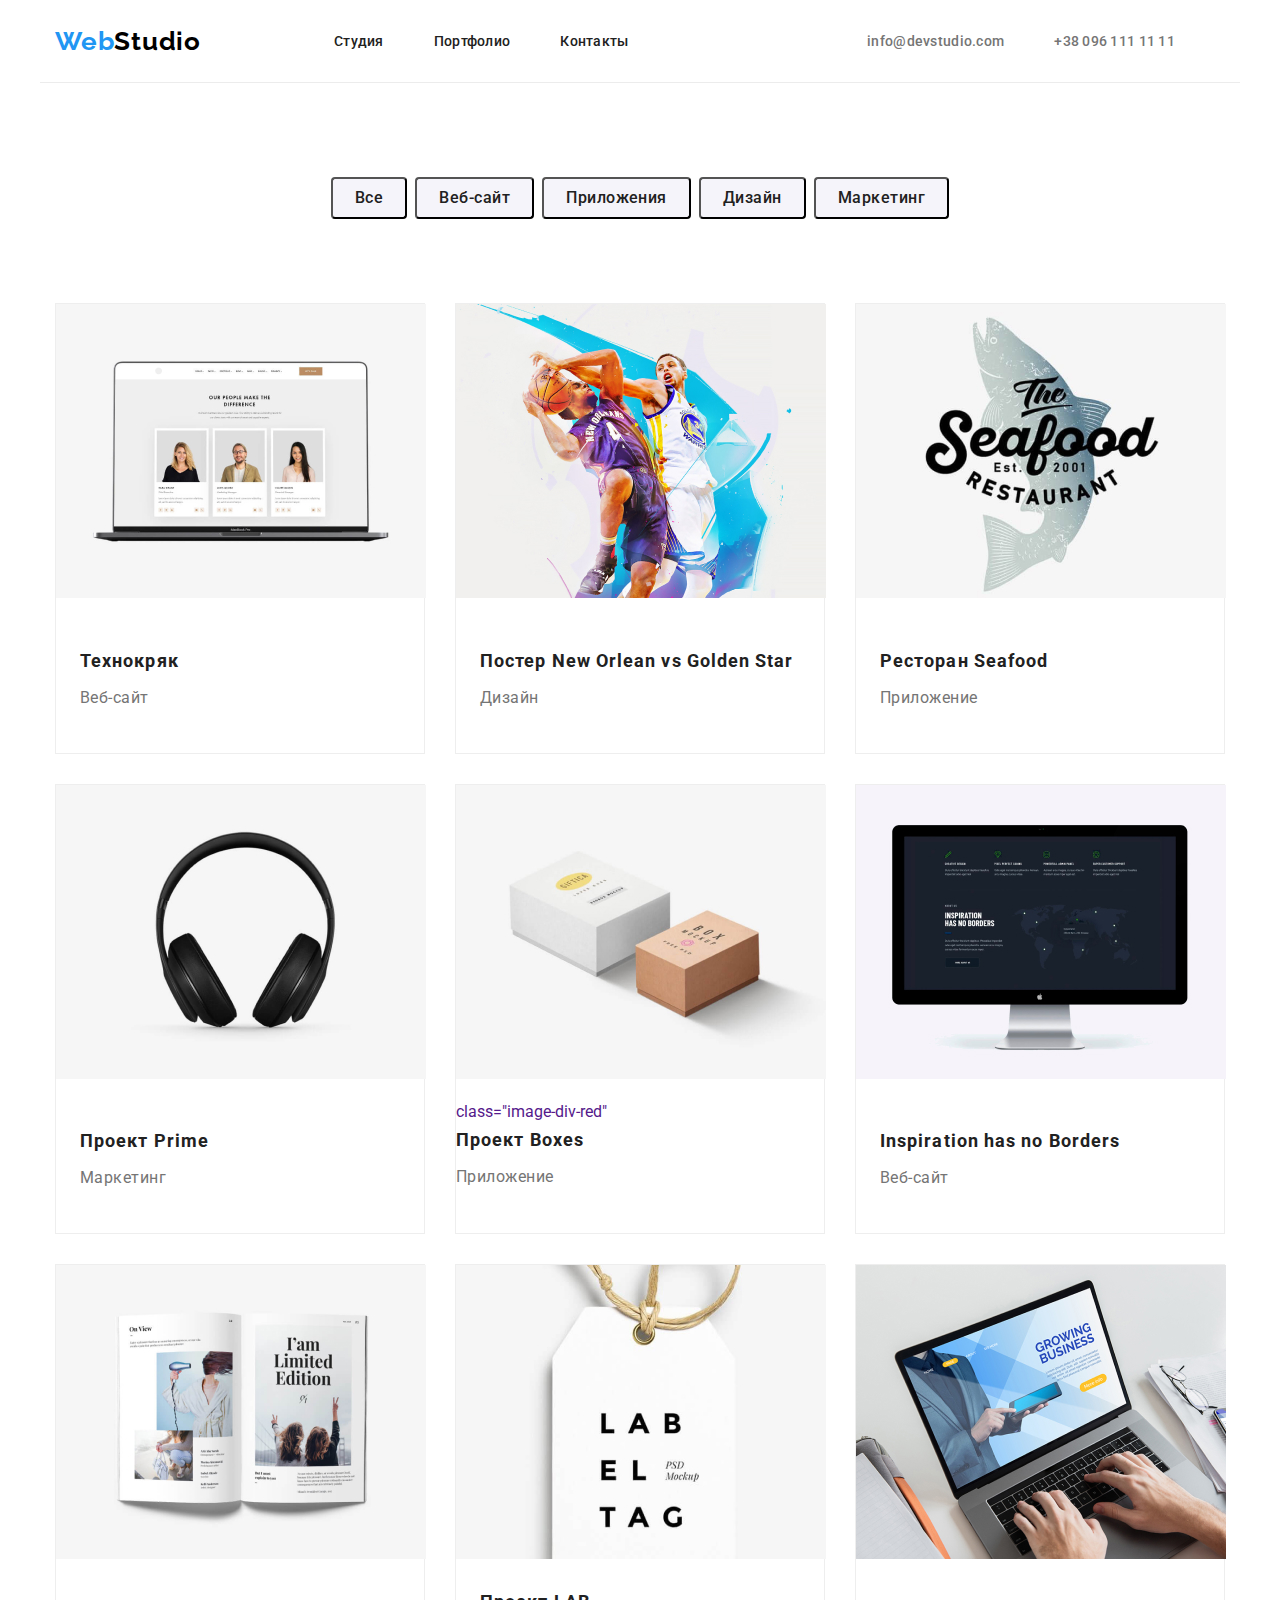
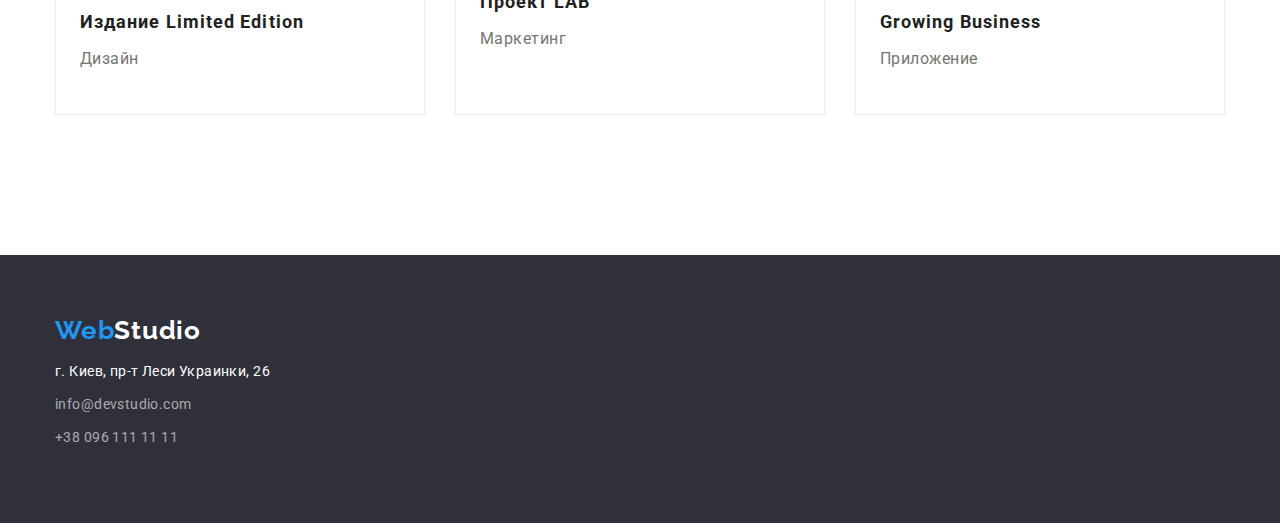
==== commit f1a19da6: "Футен" ====
--- a/portfolio.html
+++ b/portfolio.html
@@ -145,12 +145,12 @@
       >
       <address class="adres-foot">
                 <ul class="footer-ul" >
-          <li>
-            <a class="adress" href="г.Киев,пр-тЛесиУкраинки,26"
+          <li class="adres-list">
+            <a class="adress " href="г.Киев,пр-тЛесиУкраинки,26"
               >г. Киев, пр-т Леси Украинки, 26</a
             >
           </li>
-          <li class="activ">
+          <li class="activ adres-list">
             <a class="mail" href="info@devstudio.com">info@devstudio.com</a>
           </li>
           <li class="activ">
@@ -160,28 +160,5 @@
       </address>
     </div>
     </footer>
-    <!-- <footer class="footer" >
-      <div class="container-footer-port">
-      <a class="logo-foot" href="./index.html"
-        ><span class="web_color">Web</span
-        ><span class="web_color-b">Studio</span></a
-      >
-      <address>
-        <ul class="adress-footer">
-          <li class="">
-            <a class="adress-footera" href="г.-Киев,-пр-т-Леси-Украинки,-26"
-              >г. Киев, пр-т Леси Украинки, 26</a
-            >
-          </li>
-          <li class="activ">
-            <a class="mail" href="info@example.com">info@example.com</a>
-          </li>
-          <li class="activ" >
-            <a class="telephone" href=":tel:+380961111111">:+38 099 111 11 11</a>
-          </li>
-        </ul>
-      </address>
-    </div>
-    </footer> -->
-  </body>
+     </body>
 </html>
--- a/CSS/nain.css
+++ b/CSS/nain.css
@@ -666,5 +666,3 @@
   letter-spacing: 0.03em;
   color: orange;
 }
-.
-
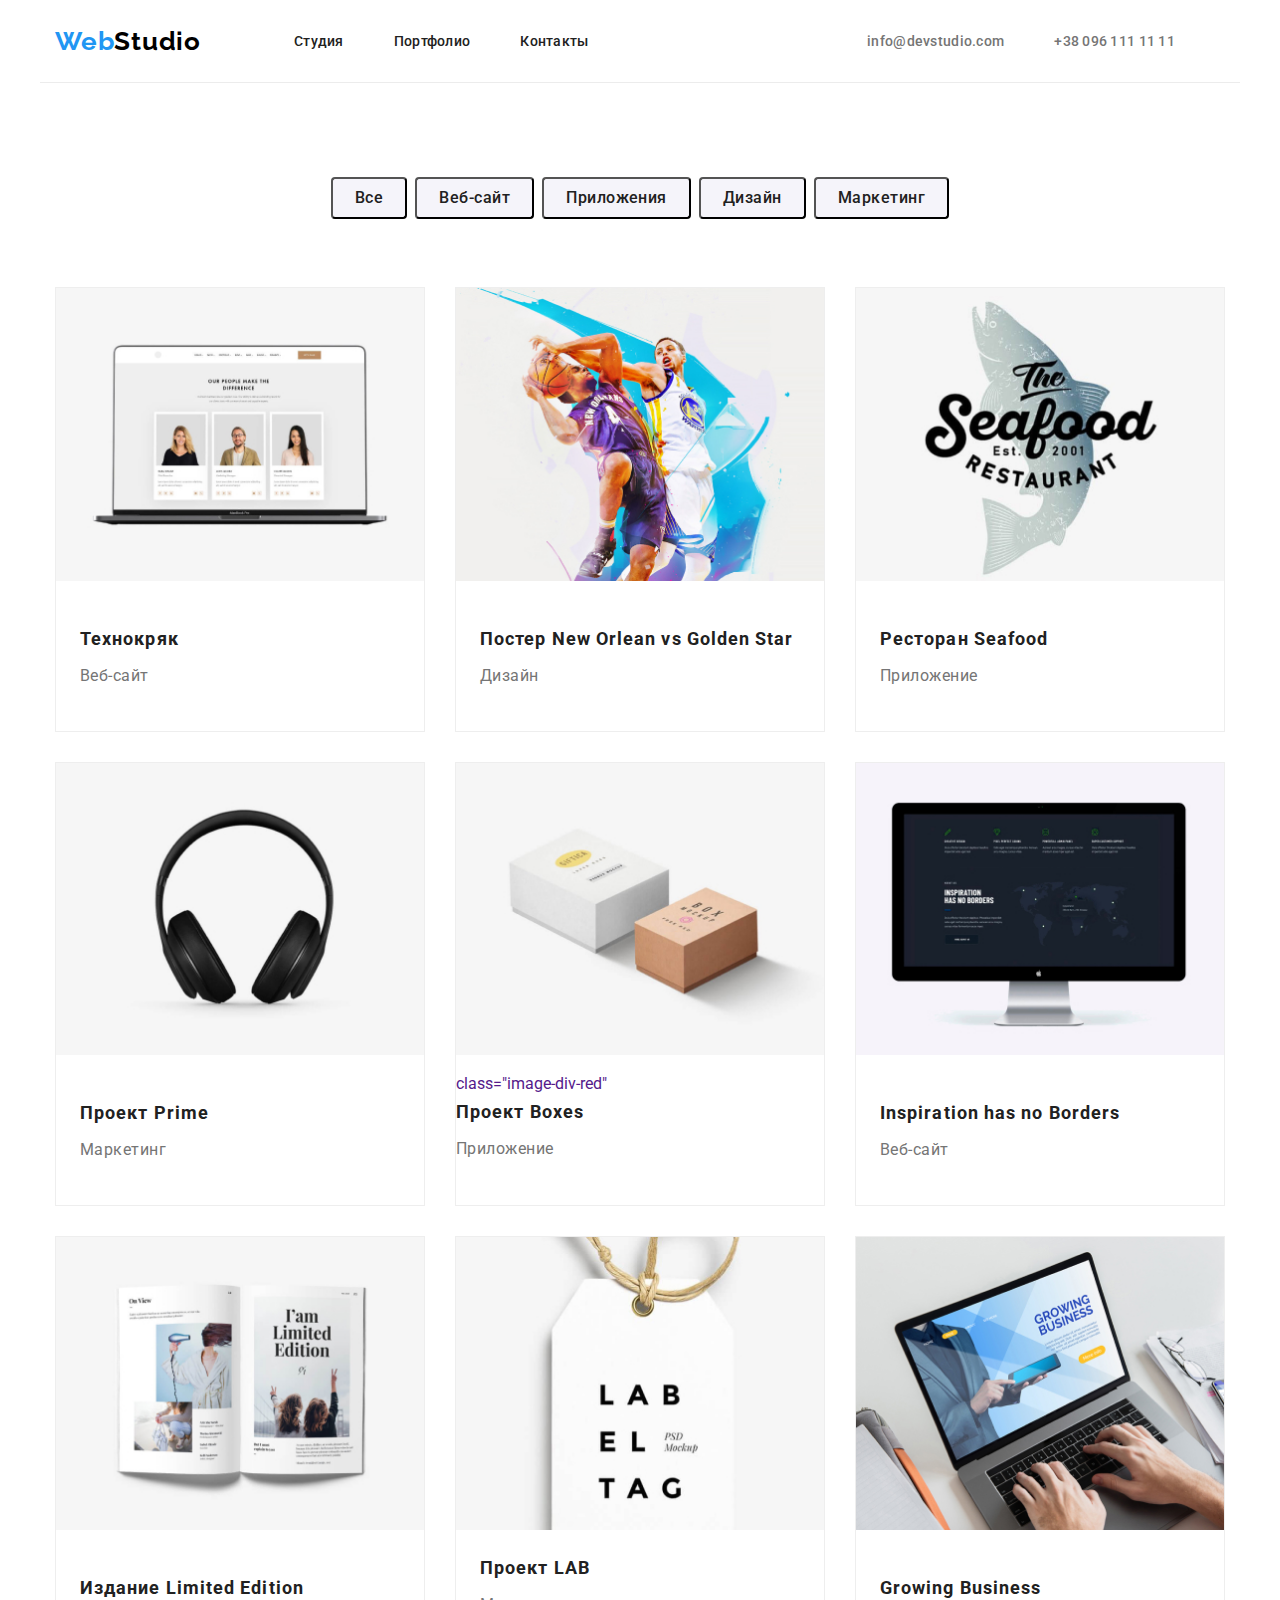
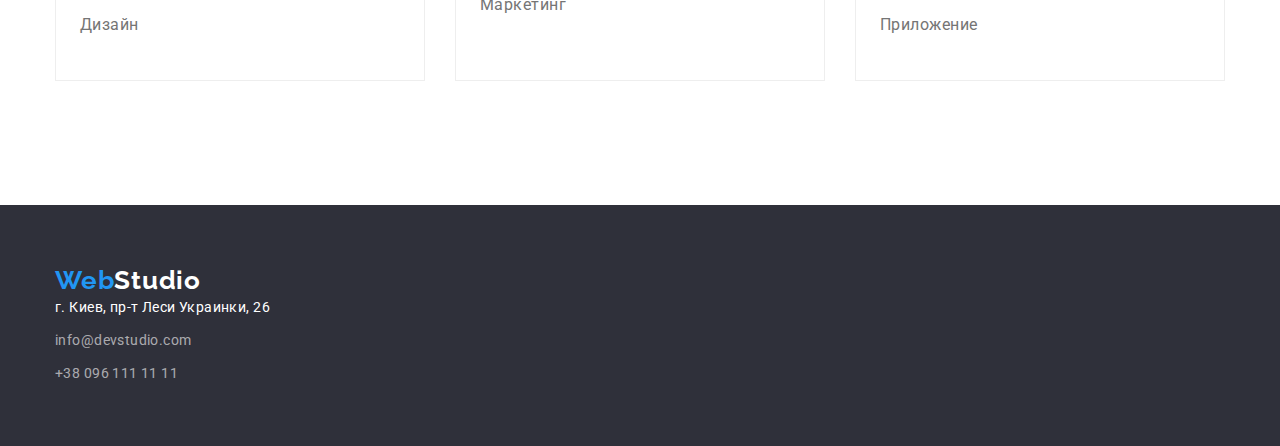
==== commit 2a46c7e2: "1" ====
--- a/portfolio.html
+++ b/portfolio.html
@@ -28,12 +28,12 @@
           ><span class="web_color">Web</span
           ><span class="web_color-a">Studio</span></a
         >
-        <ul class="navig_sait">
+        <ul class="navig_sait list">
           <li class="head"><a href="">Студия</a></li>
           <li class="head"><a href="./портфолиа.html">Портфолио</a></li>
           <li class="head"><a href="">Контакты</a></li>
         </ul>
-        <ul class="contakts">
+        <ul class="contakts list">
           <li class="contakt"><a href="info@devstudio.com">info@devstudio.com</a></li>
           <li class="contakt"><a href=":tel:+380961111111">+38 096 111 11 11</a></li>
         </ul>
@@ -44,7 +44,7 @@
       <!--навигация -->
       <section class="botton-image">
         <div class="container-button down">
-          <ul class="botton-nav-portfolio">
+          <ul class="botton-nav-portfolio list">
             <li><button  type="button" class="port-nav-oll">Все</button></li>
             <li><button  type="button" class="port-nav-web">Веб-сайт</button></li>
             <li><button  type="button" class="port-nav-application">Приложения</button></li>
@@ -54,7 +54,7 @@
         </div>
        <div class="container-img">
         <!--секция с картинками-->
-        <ul class="imagi-partfolio">
+        <ul class="imagi-partfolio list">
           <li class="other">
             <a href="">
               <img class="booton-image" src="./portfolio-img/img(3).jpg"
@@ -144,7 +144,7 @@
         ><span class="web_color-b">Studio</span></a
       >
       <address class="adres-foot">
-                <ul class="footer-ul" >
+                <ul class="footer-ul list" >
           <li class="adres-list">
             <a class="adress " href="г.Киев,пр-тЛесиУкраинки,26"
               >г. Киев, пр-т Леси Украинки, 26</a
--- a/CSS/nain.css
+++ b/CSS/nain.css
@@ -16,8 +16,40 @@
 html, body{
   margin: 0px;
   padding: 0px;
-
 } 
+html {
+  box-sizing: border-box;
+}
+*,
+*::after,
+*::before {
+  box-sizing: inherit;
+}
+/*************обнуление*************/
+h1,
+h2,
+h3,
+h4,
+h5,
+h6,
+p {
+  margin: 0;
+}
+.list {
+  list-style: none;
+  padding: 0;
+  margin: 0;
+}
+.link {
+  text-decoration: none;
+  color: inherit;
+}
+img {
+  display: block;
+  max-width: 100%;
+  height: auto;
+}
+/*********************************************/
 /*основа*/
 .body {
   background: #ffffff;
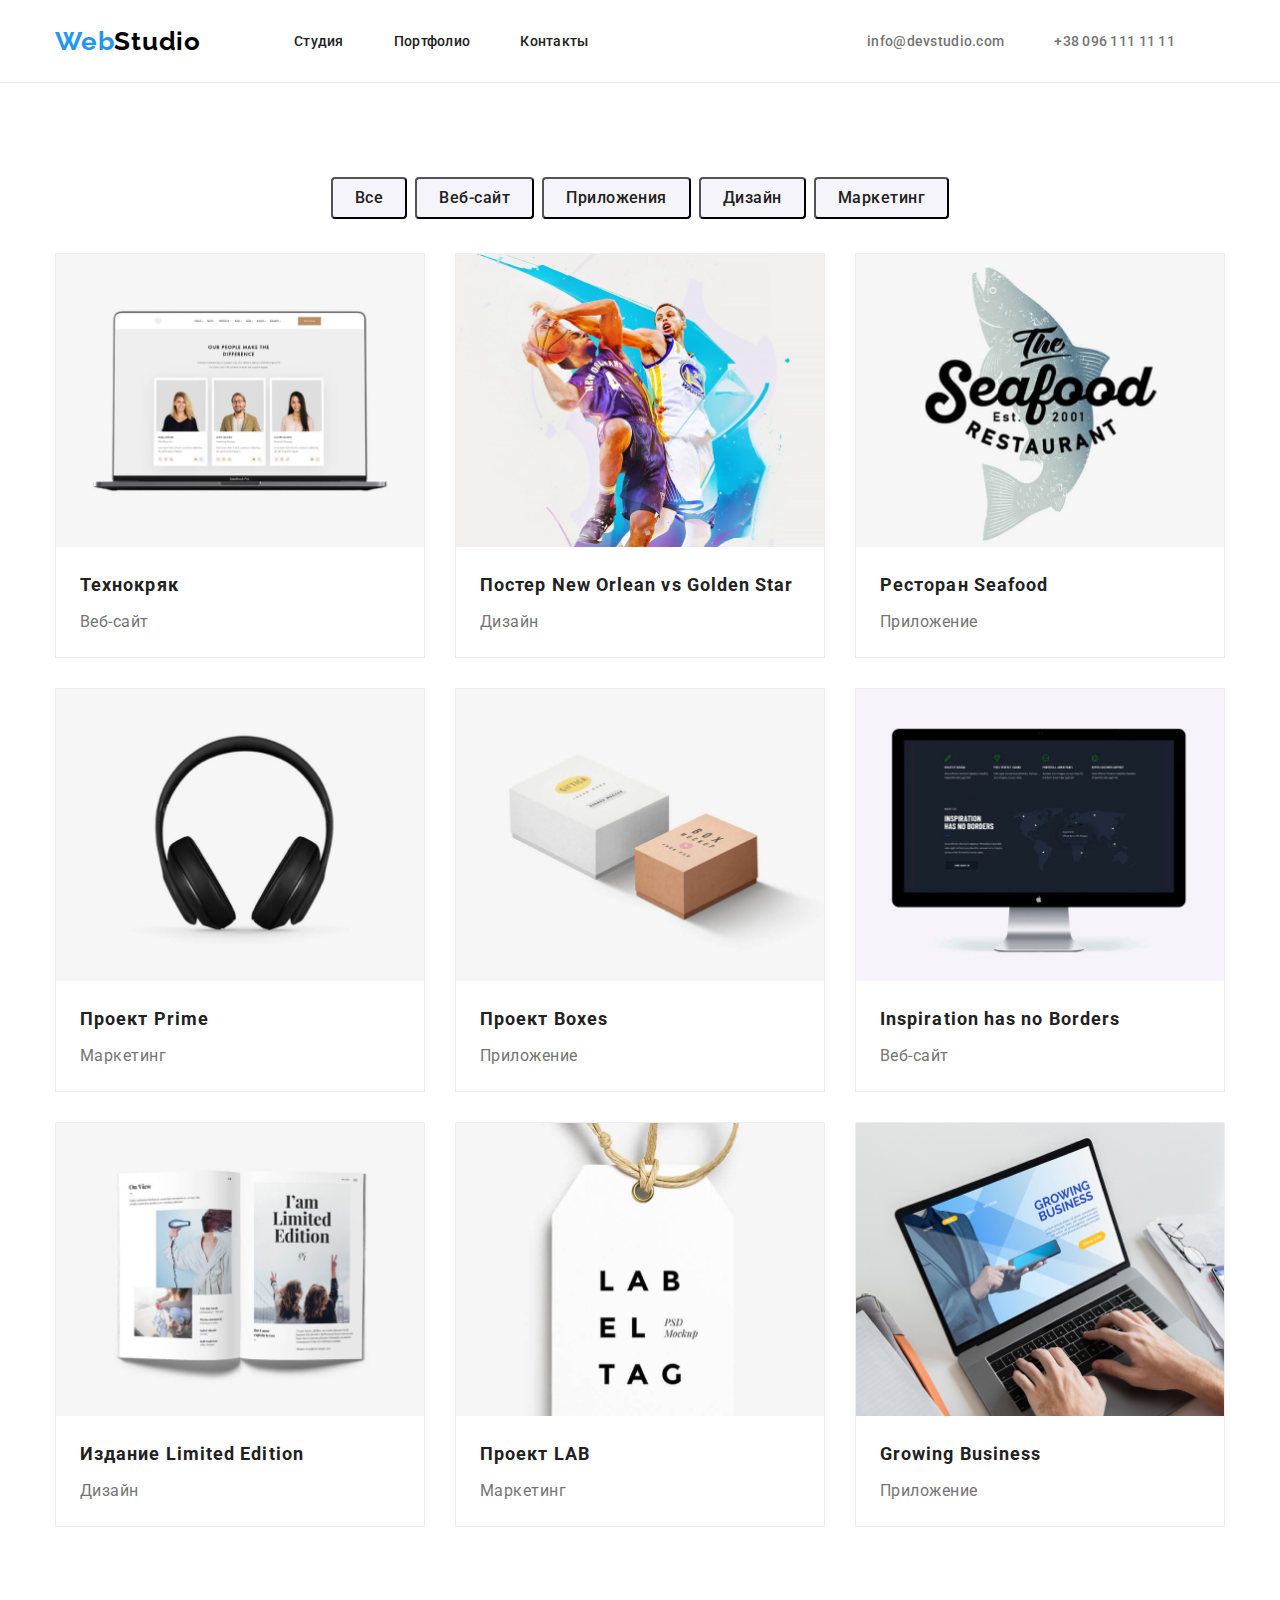
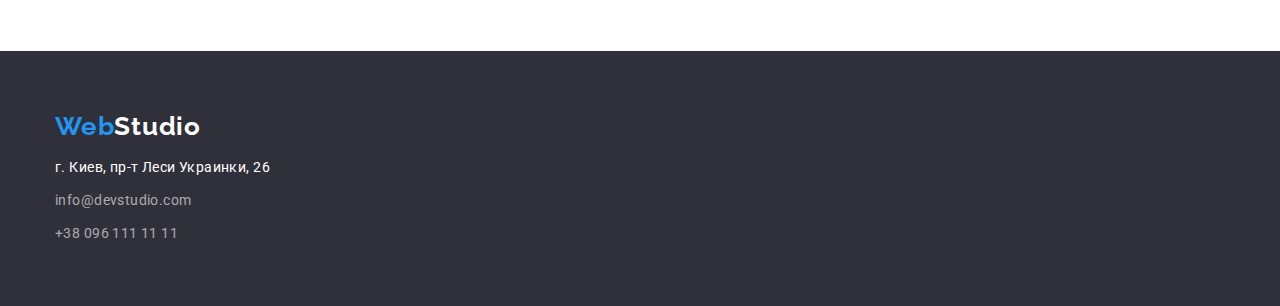
==== commit 67ebe0a7: "ищминения" ====
--- a/portfolio.html
+++ b/portfolio.html
@@ -18,10 +18,9 @@
     <link rel="stylesheet" href="./CSS/nain.css" />
   </head>
   <body class="body">
-    
-    <!--golova-->
-        <header class="header ">
-          <div class="container-header border" >
+        <!--golova-->
+        <header class="header-p ">
+          <div class="container-header" >
                 <nav class="navigation">
         <h1 class="hide">Партфолио </h1>
         <a class="logo" href="./index.html"
@@ -43,7 +42,7 @@
     <main>
       <!--навигация -->
       <section class="botton-image">
-        <div class="container-button down">
+        <div class="container-button ">
           <ul class="botton-nav-portfolio list">
             <li><button  type="button" class="port-nav-oll">Все</button></li>
             <li><button  type="button" class="port-nav-web">Веб-сайт</button></li>
@@ -94,7 +93,7 @@
           <li class="other">
             <a href="">
               <img class="booton-image"  src="./portfolio-img/img(7).jpg" alt="две коробочки" />
-             <div> class="image-div-red" <h3 class="name-img" >Проект Boxes</h3>
+             <div class="image-div-red">  <h3 class="name-img" >Проект Boxes</h3>
               <p class="class-img">Приложение</p></a
             >
             </div>
@@ -144,21 +143,21 @@
         ><span class="web_color-b">Studio</span></a
       >
       <address class="adres-foot">
-                <ul class="footer-ul list" >
+                <ul class="footer-ul" >
           <li class="adres-list">
-            <a class="adress " href="г.Киев,пр-тЛесиУкраинки,26"
+            <a class="adress" href="г.Киев,пр-тЛесиУкраинки,26"
               >г. Киев, пр-т Леси Украинки, 26</a
             >
           </li>
-          <li class="activ adres-list">
+          <li class="activ adres-list" >
             <a class="mail" href="info@devstudio.com">info@devstudio.com</a>
           </li>
-          <li class="activ">
+          <li class="activ " >
             <a class="telephone" href=":tel:+380961111111">+38 096 111 11 11</a>
           </li>
         </ul>
       </address>
     </div>
     </footer>
-     </body>
+        </body>
 </html>
--- a/CSS/nain.css
+++ b/CSS/nain.css
@@ -63,8 +63,8 @@
   padding-right: 15px;
   margin-left: auto;
   margin-right: auto;
-
-}
+}
+
 .container-name {
   width: 1200px;
   padding-left: 15px;
@@ -153,8 +153,12 @@
 .header {
   background: #ffffff;
   color: var(--title-text-color);
-  padding-bottom: 94px;
-}
+ }
+ .header-p{
+  background: #ffffff;
+  color: var(--title-text-color);
+   border-bottom: 1px solid  #ECECEC; } 
+ 
 /**logo**/
 .logo {
   font-family: Raleway;
@@ -231,10 +235,8 @@
 }
 /*main*/
 
-/*секуия1*/
-.section-hero{
-  padding-bottom: 94px;
-}
+/******************секуия1*********************/
+
 .name {
   /*геометрия*/
 padding-bottom: 200px;
@@ -257,7 +259,7 @@
   font-style: normal;
   font-weight: 900;
   font-size: 44px;
-  line-height: 1, 36;
+  line-height: 1.36;
   /* or 136% */
 
   letter-spacing: 0.06em;
@@ -272,6 +274,7 @@
 
 .section {
   background: #ffffff;
+  padding-top: 94px;
    padding-bottom: 94px;
    margin: 0px;
   }
@@ -305,7 +308,7 @@
   padding: 10px 32px;
 }
 
-/*секция 2*/
+/**********************секция 2******************/
 .hide {
   display: none;
 }
@@ -353,7 +356,11 @@
   margin-top: 0;
   margin-bottom: 0;
 }
-/*секция 3*/
+/****************секция 3**************************/
+.section-container-what-we-do{
+  margin: 0px;
+  padding-bottom: 94px;
+}
 .image-first-page {
   display: flex;
   margin-left: auto;
@@ -386,11 +393,11 @@
   margin-bottom: 50px;
   /**/
 }
-/*наша команда*************************************/
-.photo-comand {
+/********************наша команда*****************/
+/* .photo-comand {
   padding-top: 0px;
   padding-bottom: 30px;
-}
+} */
 .name-command {
  padding-top: 0px;
   padding-bottom: 10px;
@@ -400,8 +407,7 @@
   padding-bottom: 30px;
 }
 
-.border{
-  border-bottom: 1px solid  #ECECEC; }
+
  
 
 
@@ -413,8 +419,8 @@
   letter-spacing: 0.03em;
   color: #212121;
  margin-top: 0px;
- margin-bottom: 0px;
- padding-bottom: 50px;}
+ margin-bottom: 50px;
+ }
 .comand {
   display: flex;
   padding: 0px;
@@ -450,7 +456,11 @@
   /* identical to box height */
   text-align: center;
   letter-spacing: 0.03em;
-  color: var(--color-command-post);
+  color: var(--color-command-post);}
+  .spetifikation-komand{
+padding-bottom: 30px;
+padding-top: 30px;
+  
 }
 /*footer*******************************************/
 .other{
@@ -469,9 +479,8 @@
   font-weight: 700;
   font-size: 26px;
   line-height: 1.19;
-  /* identical to box height */
-  letter-spacing: 0.03em;
-  /* padding-bottom: 30px; */
+    letter-spacing: 0.03em;
+   
 }
 .adress {
   font-size: 14px;
@@ -483,15 +492,18 @@
 .section-comand {
   background: #f5f4fa;
   padding-bottom: 94px;
- 
- 
-}
-.section-comand img {
+ padding-top: 94px;
+ 
+}
+/* .footer-ul{
+  padding-top: 20px; 
+}*/
+/* .section-comand img {
   width: 270px;
   height: 260px;
   left: 215px;
   top: 1635px;
-}
+} */
 
 /*адреса*/
 .web-color-b {
@@ -516,6 +528,8 @@
 } 
 .footer-ul{
   padding: 0px;
+  padding-bottom: 0px;
+margin-bottom: 0px;
 }
 .footer-ul :last-child{
   margin: 0px;
@@ -532,9 +546,7 @@
 /*ПАРТФОЛИО*/
 /*Голова*/
 /*кнопки************************************/
-.down{
-  padding-bottom: 34px;
-}
+
 .port-nav-oll,
 .port-nav-web,
 .port-nav-application,
@@ -588,15 +600,11 @@
   margin-right: 0px;
 }
 /*картинки*****************************/
-.Container-img .booton-image {
+.Container-img  {
   margin-top: 0px;
   margin-bottom: 20px;
 }
-.booton-image{
- /* padding-bottom: 20px;
-}*/
-margin-bottom: 20px;
-}
+
 .name-img{
   padding-top: 0px;
   padding-bottom: 0px;
@@ -605,8 +613,7 @@
 .class-img{
   padding-top: 0px;
   padding-bottom: 0px;
-  margin-bottom: 420px;
-}
+  }
 
 .imagi-partfolio {
   display: flex;
@@ -639,8 +646,7 @@
 }
 .imagi-partfolio p {
   margin-top: 0px;
-  margin-bottom: 20px;
-  font-size: 16px;
+    font-size: 16px;
   line-height: 1.88;
   /* identical to box height, or 187% */
   letter-spacing: 0.03em;
@@ -653,6 +659,7 @@
 
 .botton-image {
       padding-bottom: 94px;
+      padding-top: 94px;
      
 }
 
@@ -698,3 +705,6 @@
   letter-spacing: 0.03em;
   color: orange;
 }
+/* .down{
+  padding-bottom: 20px;
+} */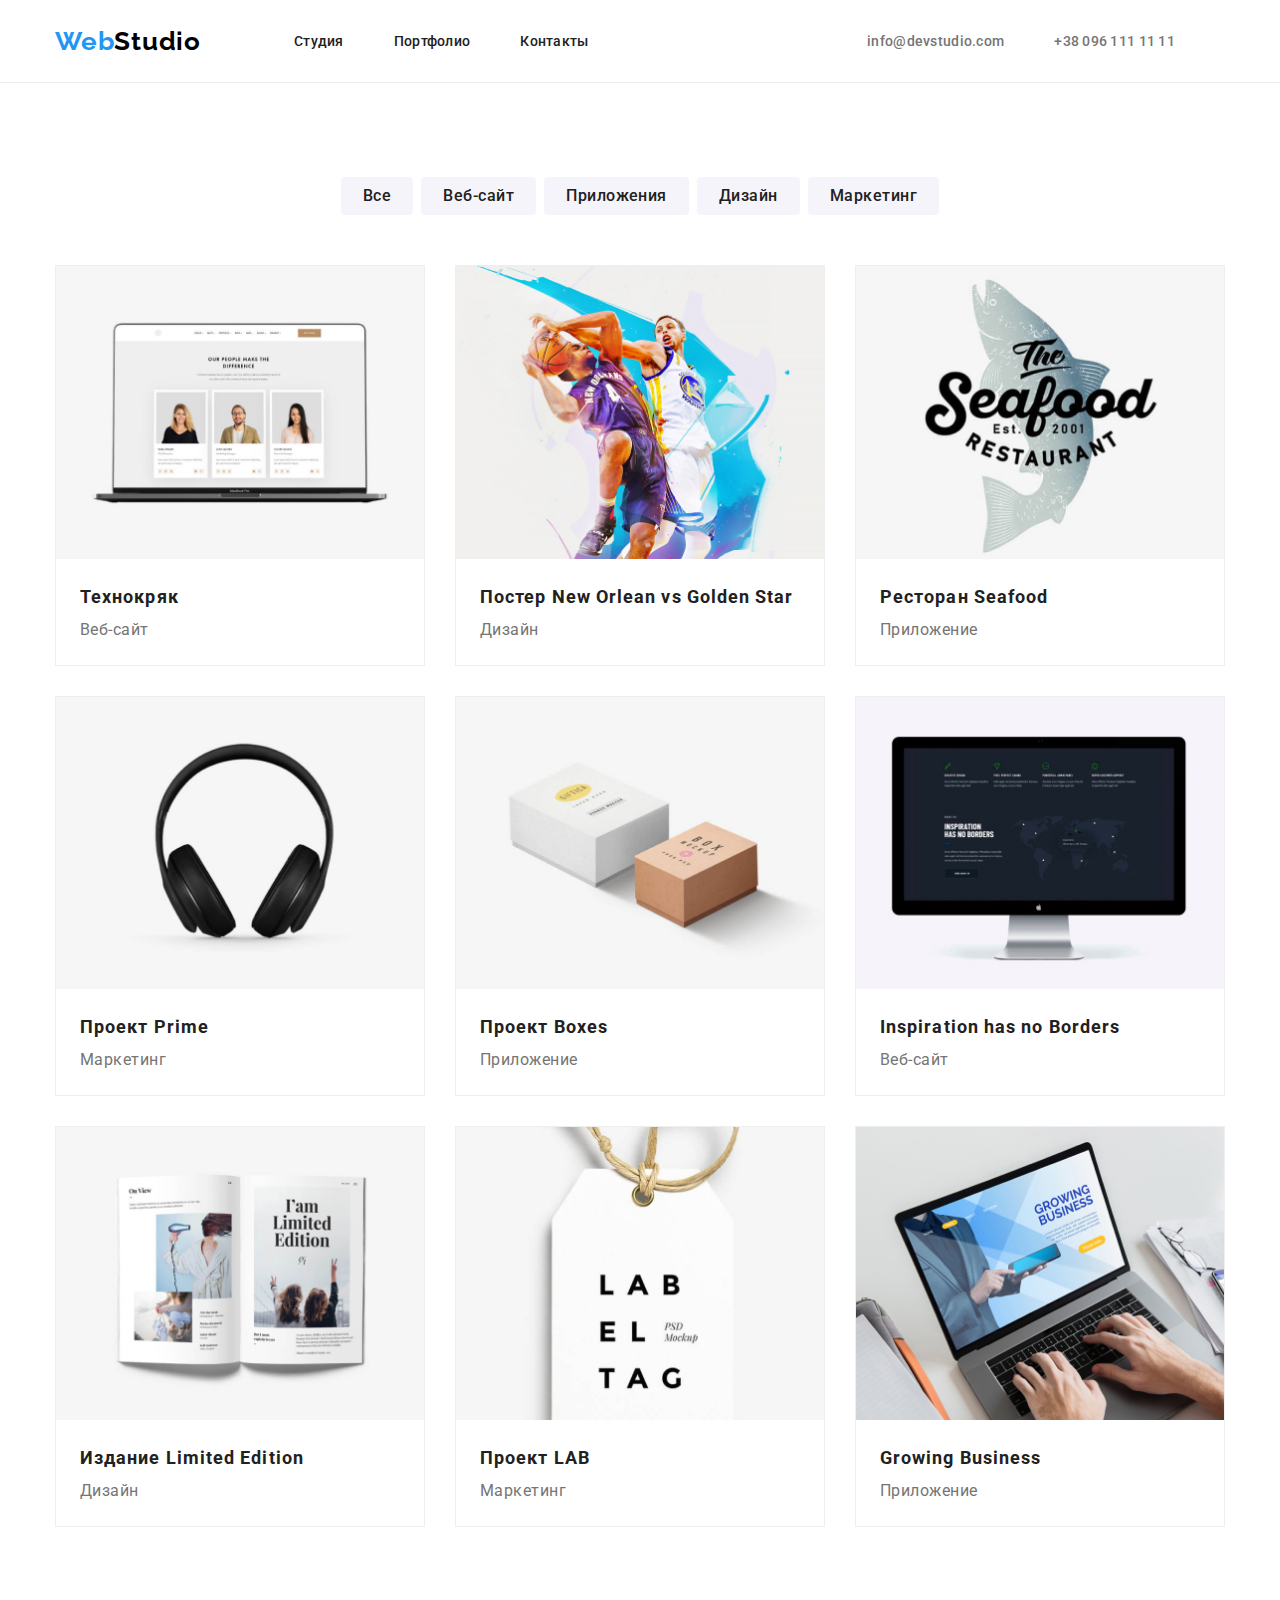
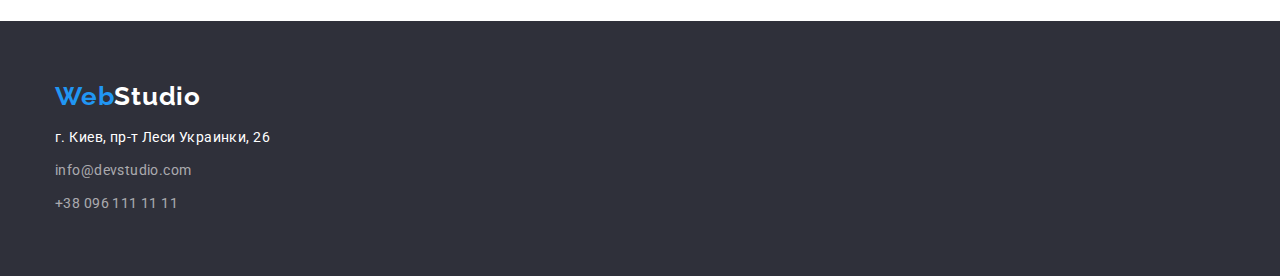
==== commit 736f450c: "исправление" ====
--- a/portfolio.html
+++ b/portfolio.html
@@ -29,7 +29,7 @@
         >
         <ul class="navig_sait list">
           <li class="head"><a href="">Студия</a></li>
-          <li class="head"><a href="./портфолиа.html">Портфолио</a></li>
+          <li class="head"><a href="./portfolio.html">Портфолио</a></li>
           <li class="head"><a href="">Контакты</a></li>
         </ul>
         <ul class="contakts list">
@@ -44,11 +44,11 @@
       <section class="botton-image">
         <div class="container-button ">
           <ul class="botton-nav-portfolio list">
-            <li><button  type="button" class="port-nav-oll">Все</button></li>
-            <li><button  type="button" class="port-nav-web">Веб-сайт</button></li>
-            <li><button  type="button" class="port-nav-application">Приложения</button></li>
-            <li><button  type="button" class="port-nav-design">Дизайн</button></li>
-            <li><button  type="button" class="port-nav-marketing">Маркетинг</button></li>
+            <li><button  type="button" class="port-nav-oll bordr">Все</button></li>
+            <li><button  type="button" class="port-nav-web bordr">Веб-сайт</button></li>
+            <li><button  type="button" class="port-nav-application bordr">Приложения</button></li>
+            <li><button  type="button" class="port-nav-design bordr">Дизайн</button></li>
+            <li><button  type="button" class="port-nav-marketing bordr">Маркетинг</button></li>
           </ul>
         </div>
        <div class="container-img">
--- a/CSS/nain.css
+++ b/CSS/nain.css
@@ -51,6 +51,9 @@
 }
 /*********************************************/
 /*основа*/
+/* .centr{
+  justify-content: center;
+} */
 .body {
   background: #ffffff;
   font-family: Roboto, sans-serif;
@@ -132,6 +135,13 @@
   margin-left: auto;
   margin-right: auto;
  
+}
+.container-comand{
+  width: 1200px;
+  padding-left: 15px;
+  padding-right: 15px;
+  margin-left: auto;
+  margin-right: auto;
 }
 .container-footer-port {
     width: 1230px;
@@ -375,6 +385,9 @@
   margin-right: 30px;
   display: block;
 }
+.image-first-page :last-child{
+  margin-right: 0px;
+}
 .img-first :last-child{
   margin: 0px;
 }
@@ -404,8 +417,7 @@
 }
 .spetikatoon-comand{
   padding-top: 0px;
-  padding-bottom: 30px;
-}
+  }
 
 
  
@@ -567,7 +579,7 @@
   display: flex;
   justify-content: center;
   margin-top: 0px;
-  margin-bottom: 34px;
+  margin-bottom: 50px;
   margin-left: auto;
   margin-right: auto;
   padding: 0px;
@@ -599,6 +611,9 @@
 .port-nav-marketing {
   margin-right: 0px;
 }
+.bordr{
+  border: none;
+}
 /*картинки*****************************/
 .Container-img  {
   margin-top: 0px;
@@ -623,9 +638,10 @@
 /*убираем марджены с права края*/
 .imagi-partfolio :nth-child(3n+3) {
   margin-right: 0px;  
-  
-}
-
+  }
+.imagi-partfolio :nth-last-child(-n+3){
+margin-bottom: 0px;
+}
 .other{
     width: 370px;
      margin-right: 30px;
